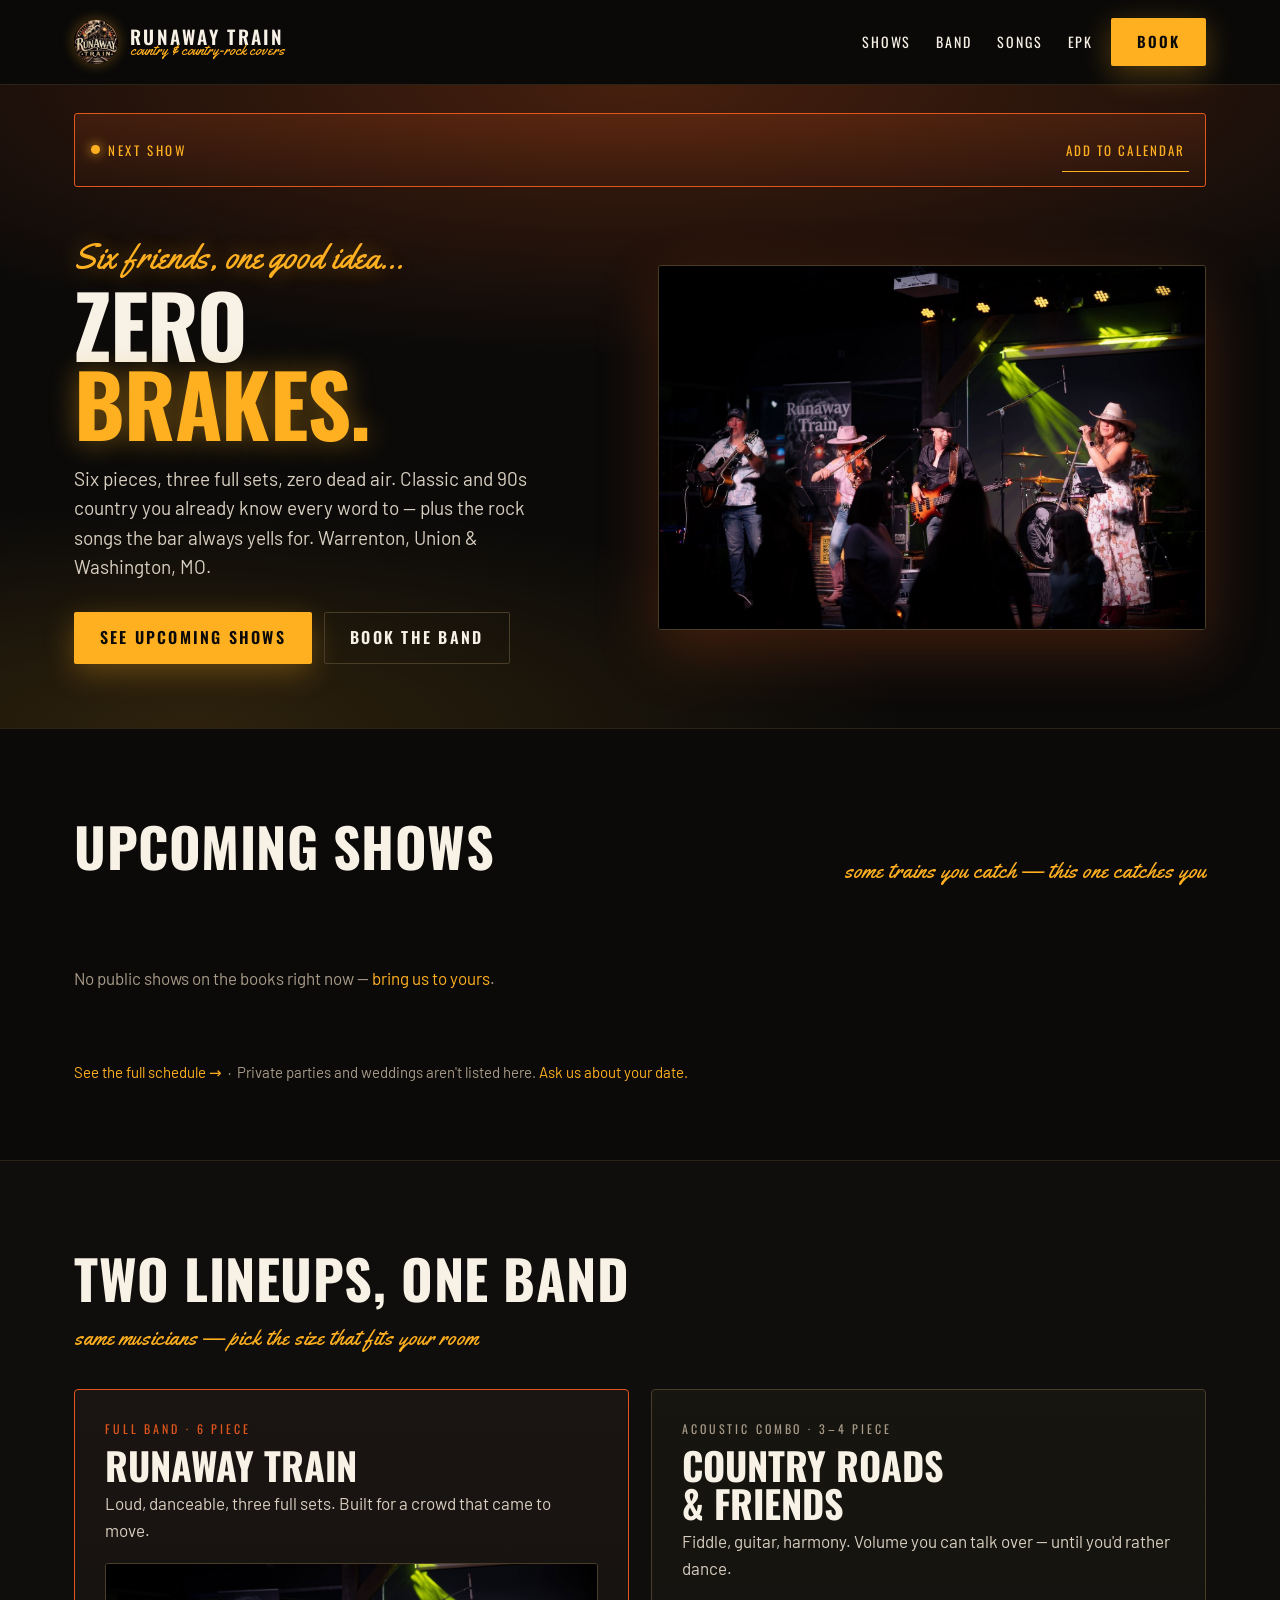
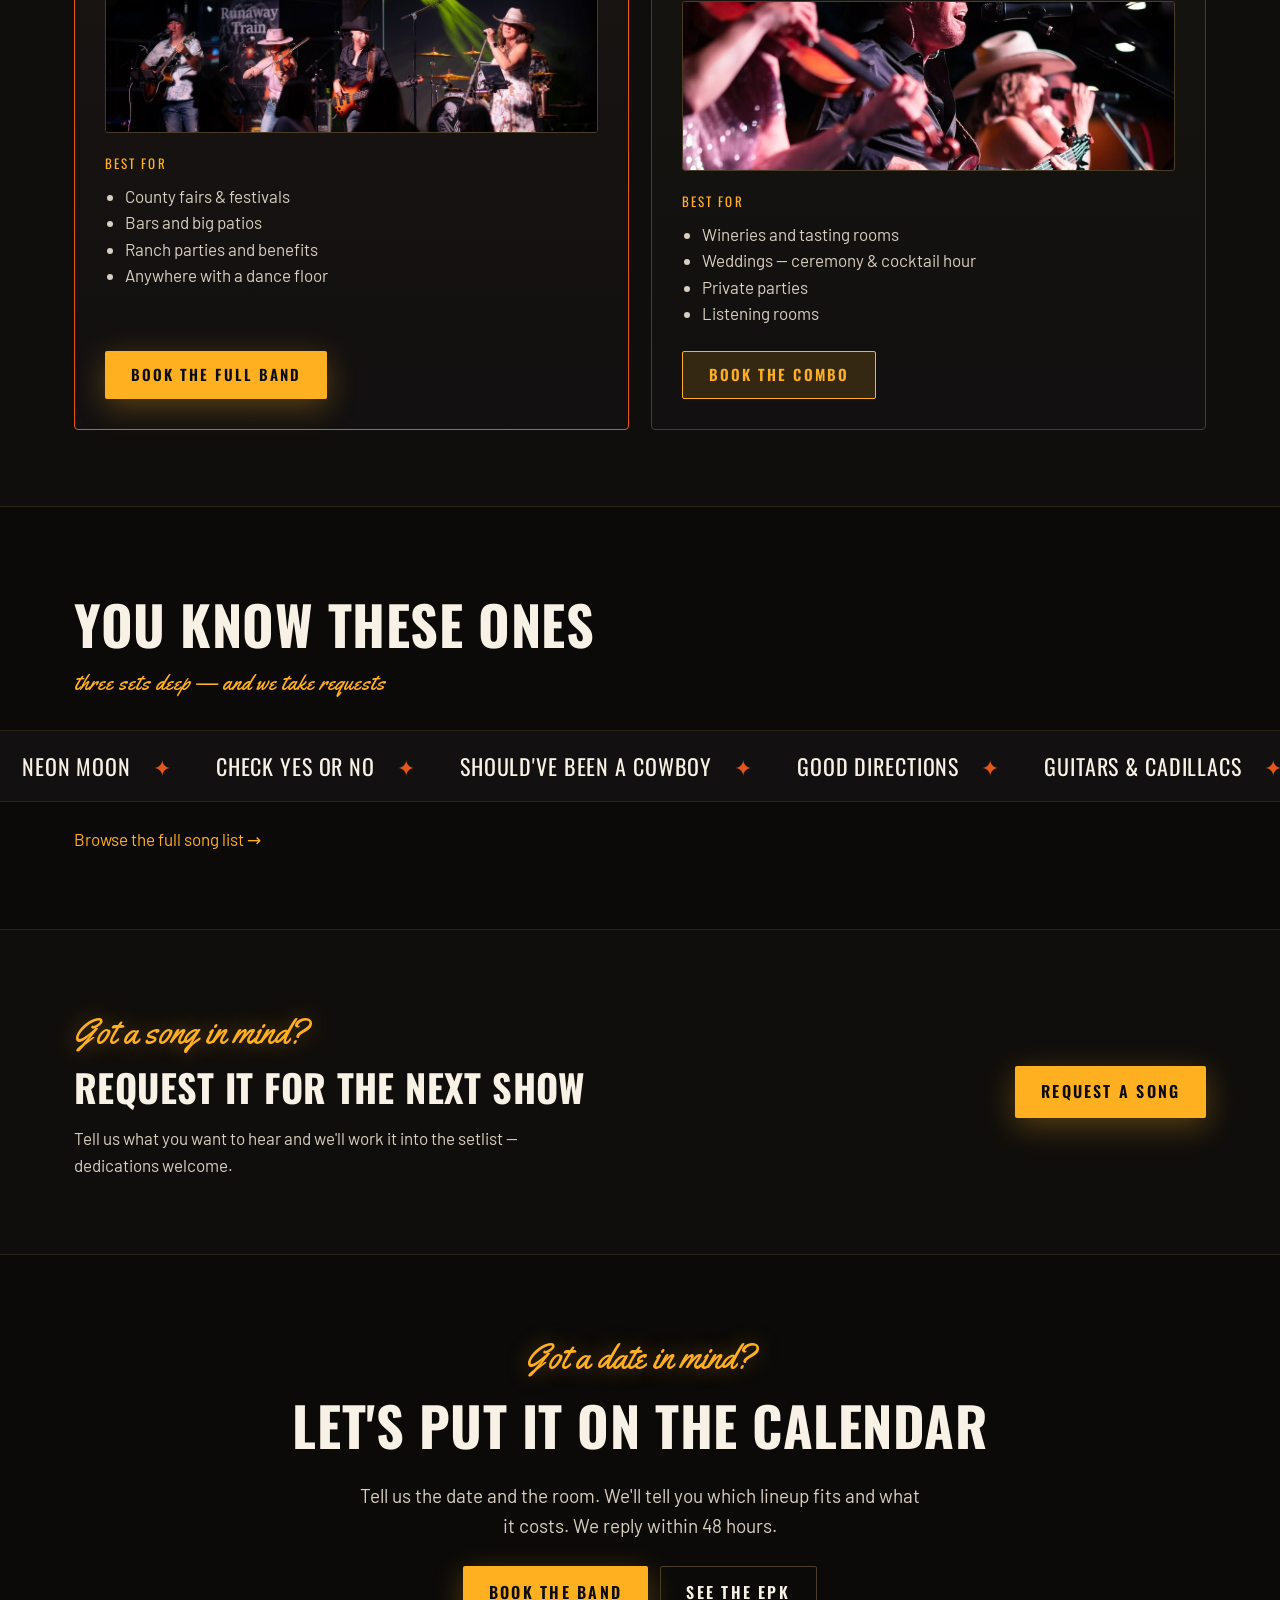
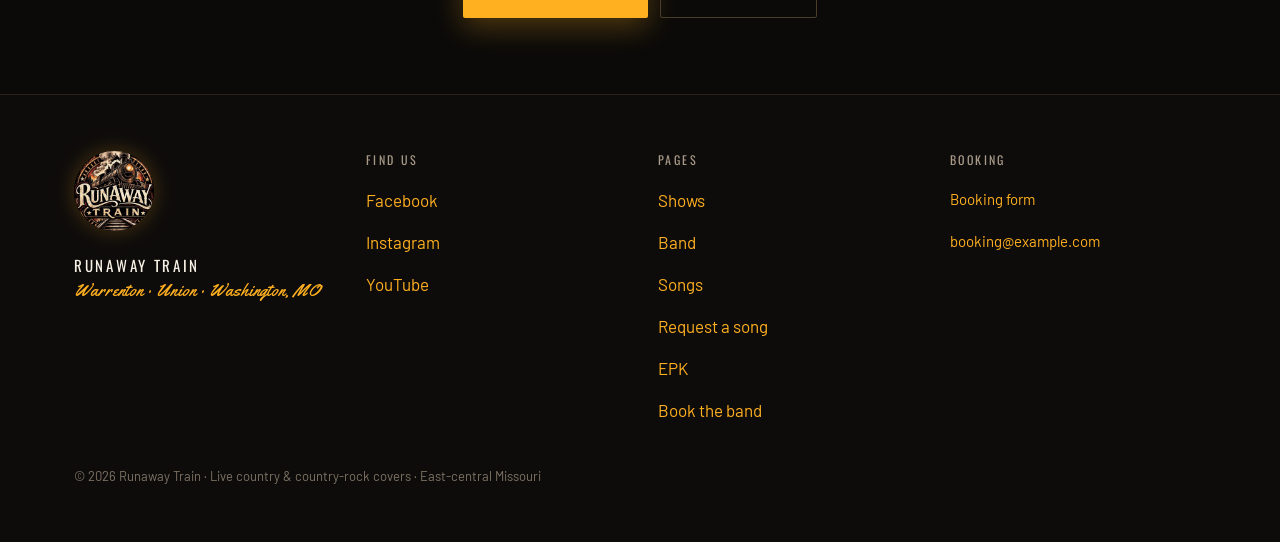
==== index.html @ ef0197a5 "Request QR page v=11, Jamie photo + Greg swap, new hero + OG share image" ====
<!DOCTYPE html>
<html lang="en">
<head>
<meta charset="utf-8">
<meta name="viewport" content="width=device-width, initial-scale=1">
<title>Runaway Train — Live Country Band | Warrenton, Union & Washington MO</title>
<meta name="description" content="Runaway Train is a 6-piece live country & country-rock cover band from east-central Missouri. See upcoming shows or book the band for your bar, festival, wedding, or private event.">
<link rel="canonical" href="https://runawaytrain.band/">
<meta property="og:type" content="website">
<meta property="og:site_name" content="Runaway Train">
<meta property="og:title" content="Runaway Train — Live Country Band | East-Central Missouri">
<meta property="og:description" content="Six pieces, three full sets, zero dead air. See upcoming shows or book the band for your venue or event.">
<meta property="og:url" content="https://runawaytrain.band/">
<meta property="og:image" content="https://runawaytrain.band/assets/img/og-image.jpg">
<meta name="twitter:card" content="summary_large_image">
<link rel="icon" href="/assets/img/photos/badge.jpg">
<link rel="apple-touch-icon" href="/assets/img/photos/badge.jpg">
<link rel="preload" href="/assets/fonts/oswald-latin-600-normal.woff2" as="font" type="font/woff2" crossorigin>
<link rel="stylesheet" href="/assets/css/fonts.css?v=11">
<link rel="stylesheet" href="/assets/css/site.css?v=11">
<script defer src="/assets/js/site.js?v=11"></script>
<script type="application/ld+json">
{
  "@context": "https://schema.org",
  "@type": "MusicGroup",
  "@id": "https://runawaytrain.band/#band",
  "name": "Runaway Train",
  "alternateName": "Country Roads and Friends",
  "url": "https://runawaytrain.band/",
  "image": "https://runawaytrain.band/assets/img/og-image.jpg",
  "logo": "https://runawaytrain.band/assets/img/photos/badge.jpg",
  "genre": ["Country", "Country Rock", "Classic Country", "90s Country"],
  "description": "Runaway Train is a 6-piece live country and country-rock cover band based in east-central Missouri (Warrenton, Union & Washington), also performing as the smaller acoustic lineup Country Roads and Friends. Available for bars, festivals, fairs, weddings, wineries, and private events.",
  "foundingLocation": { "@type": "Place", "name": "Warrenton, Missouri" },
  "areaServed": ["Warrenton MO", "Union MO", "Washington MO", "St. Louis MO", "St. Charles MO", "Eastern Missouri"],
  "member": [
    { "@type": "Person", "name": "Greg", "jobTitle": "Lead vocals, bass" },
    { "@type": "Person", "name": "Kim Bryant", "jobTitle": "Vocals, multi-instrumentalist, founder" },
    { "@type": "Person", "name": "Melissa Southwick", "jobTitle": "Fiddle, vocals" },
    { "@type": "Person", "name": "Jamie", "jobTitle": "Lead guitar" },
    { "@type": "Person", "name": "Mike Hatfield", "jobTitle": "Keyboards" },
    { "@type": "Person", "name": "Ron Krazer", "jobTitle": "Drums" }
  ],
  "potentialAction": { "@type": "ReserveAction", "target": "https://runawaytrain.band/book/" }
}
</script>
</head>
<body>
<a class="skip-link" href="#main">Skip to content</a>

<header class="site-header">
  <div class="wrap bar">
    <a class="brand" href="/">
      <img src="/assets/img/photos/badge.jpg" alt="Runaway Train logo" width="44" height="44">
      <span>
        <span class="name">Runaway Train</span><br>
        <span class="tag">country &amp; country-rock covers</span>
      </span>
    </a>
    <nav class="site-nav" aria-label="Main">
      <a href="/shows/">Shows</a>
      <a href="/band/">Band</a>
      <a href="/songs/">Songs</a>
      <a href="/epk/">EPK</a>
    </nav>
    <a class="btn btn-primary btn-book-header" href="/book/">Book</a>
    <button class="nav-toggle" aria-expanded="false" aria-controls="mobile-menu" aria-label="Menu">☰</button>
  </div>
  <nav class="mobile-menu" id="mobile-menu" aria-label="Mobile">
    <a href="/shows/">Shows</a>
    <a href="/band/">Band</a>
    <a href="/songs/">Songs</a>
    <a href="/epk/">EPK</a>
    <a href="/book/">Book the band</a>
  </nav>
</header>

<main id="main">

  <section class="hero">
    <div class="wrap">
      <div class="next-show" data-next-show hidden>
        <span class="label"><span class="dot"></span>Next show</span>
        <span class="what" data-next-what></span>
        <span class="when" data-next-when></span>
        <button class="cal" type="button" data-next-cal>Add to calendar</button>
      </div>

      <div class="hero-grid">
        <div>
          <p class="kicker kicker-glow">Six friends, one good idea...</p>
          <h1>Zero<br><span style="color:var(--amber); text-shadow:0 0 28px rgba(255,176,32,.45);">brakes.</span></h1>
          <p class="lead" style="margin:22px 0 0; max-width:44ch;">Six pieces, three full sets, zero dead air. Classic and 90s country you already know every word to — plus the rock songs the bar always yells for. Warrenton, Union &amp; Washington, MO.</p>
          <div style="display:flex; flex-wrap:wrap; gap:12px; margin-top:30px;">
            <a class="btn btn-primary btn-lg" href="/shows/">See upcoming shows</a>
            <a class="btn btn-ghost btn-lg" href="/book/">Book the band</a>
          </div>
        </div>
        <img class="hero-img" src="/assets/img/photos/hero-group.jpg" alt="Runaway Train on stage — guitar, fiddle, bass and vocals in front of the band banner with the crowd up close" width="1600" height="1064" fetchpriority="high">
      </div>
    </div>
  </section>

  <section class="section" aria-labelledby="shows-h">
    <div class="wrap">
      <div class="section-head">
        <h2 id="shows-h">Upcoming shows</h2>
        <p class="kicker">some trains you catch — this one catches you</p>
      </div>
      <div class="show-list" data-shows="3">
        <noscript><p class="show-empty">Enable JavaScript to see the live show list, or <a href="/shows/">see all shows</a>.</p></noscript>
      </div>
      <p style="margin:26px 0 0; color:var(--text-muted); font-size:15px;"><a href="/shows/">See the full schedule →</a> &nbsp;·&nbsp; Private parties and weddings aren't listed here. <a href="/book/">Ask us about your date.</a></p>
    </div>
  </section>

  <section class="section section-alt" aria-labelledby="lineups-h">
    <div class="wrap">
      <h2 id="lineups-h">Two lineups, one band</h2>
      <p class="kicker" style="margin-bottom:34px;">same musicians — pick the size that fits your room</p>
      <div class="lineup-grid">
        <article class="lineup-card featured">
          <div class="eyebrow">Full band · 6 piece</div>
          <h3>Runaway Train</h3>
          <p class="pitch">Loud, danceable, three full sets. Built for a crowd that came to move.</p>
          <img class="photo" src="/assets/img/photos/full-band.jpg" alt="Runaway Train full band performing on stage" loading="lazy" width="800" height="450">
          <div class="best-for">Best for</div>
          <ul>
            <li>County fairs &amp; festivals</li>
            <li>Bars and big patios</li>
            <li>Ranch parties and benefits</li>
            <li>Anywhere with a dance floor</li>
          </ul>
          <a class="btn btn-primary" href="/book/">Book the full band</a>
        </article>
        <article class="lineup-card quiet">
          <div class="eyebrow">Acoustic combo · 3–4 piece</div>
          <h3>Country Roads<br>&amp; Friends</h3>
          <p class="pitch">Fiddle, guitar, harmony. Volume you can talk over — until you'd rather dance.</p>
          <img class="photo" src="/assets/img/photos/fiddle-bass.webp" alt="Fiddle and bass players performing up close" loading="lazy" width="800" height="450" style="object-position:50% 25%;">
          <div class="best-for">Best for</div>
          <ul>
            <li>Wineries and tasting rooms</li>
            <li>Weddings — ceremony &amp; cocktail hour</li>
            <li>Private parties</li>
            <li>Listening rooms</li>
          </ul>
          <a class="btn btn-outline-amber" href="/book/">Book the combo</a>
        </article>
      </div>
    </div>
  </section>

  <section class="section" style="padding-left:0; padding-right:0;" aria-labelledby="songs-h">
    <div class="wrap" style="margin-bottom:30px;">
      <h2 id="songs-h">You know these ones</h2>
      <p class="kicker">three sets deep — and we take requests</p>
    </div>
    <div class="marquee-band" aria-hidden="true">
      <div class="marquee-track">
        <span>Neon Moon</span><span>Check Yes or No</span><span>Should've Been a Cowboy</span><span>Good Directions</span><span>Guitars &amp; Cadillacs</span><span>Luckenbach Texas</span><span>Take It Easy</span><span>Beer in Mexico</span><span>Rocky Top</span><span>Johnny B. Goode</span><span>Red Dirt Road</span><span>Fishin' in the Dark</span><span>Jolene</span><span>My Church</span><span>Pontoon</span>
        <span>Neon Moon</span><span>Check Yes or No</span><span>Should've Been a Cowboy</span><span>Good Directions</span><span>Guitars &amp; Cadillacs</span><span>Luckenbach Texas</span><span>Take It Easy</span><span>Beer in Mexico</span><span>Rocky Top</span><span>Johnny B. Goode</span><span>Red Dirt Road</span><span>Fishin' in the Dark</span><span>Jolene</span><span>My Church</span><span>Pontoon</span>
      </div>
    </div>
    <div class="wrap" style="margin-top:24px;">
      <a href="/songs/">Browse the full song list →</a>
    </div>
  </section>

  <section class="section section-alt request-strip" aria-labelledby="request-strip-h">
    <div class="wrap">
      <div>
        <p class="kicker kicker-glow">Got a song in mind?</p>
        <h2 id="request-strip-h" style="font-size:var(--fs-h3);">Request it for the next show</h2>
        <p style="margin:8px 0 0; color:var(--text-body); max-width:52ch;">Tell us what you want to hear and we'll work it into the setlist — dedications welcome.</p>
      </div>
      <a class="btn btn-primary btn-lg" href="/songs/#request">Request a song</a>
    </div>
  </section>

  <section class="section cta-strip" aria-labelledby="cta-h">
    <div class="wrap">
      <p class="kicker kicker-glow">Got a date in mind?</p>
      <h2 id="cta-h">Let's put it on the calendar</h2>
      <p class="lead" style="margin:14px auto 0;">Tell us the date and the room. We'll tell you which lineup fits and what it costs. We reply within 48 hours.</p>
      <div class="btns">
        <a class="btn btn-primary btn-lg" href="/book/">Book the band</a>
        <a class="btn btn-ghost btn-lg" href="/epk/">See the EPK</a>
      </div>
    </div>
  </section>

</main>

<footer class="site-footer">
  <div class="wrap footer-grid">
    <div>
      <img class="badge" src="/assets/img/photos/badge.jpg" alt="Runaway Train badge logo" width="80" height="80" loading="lazy">
      <div class="name">Runaway Train</div>
      <div class="where">Warrenton · Union · Washington, MO</div>
    </div>
    <div>
      <div class="col-title">Find us</div>
      <div class="links">
        <a href="#" data-todo="facebook-url">Facebook</a>
        <a href="#" data-todo="instagram-url">Instagram</a>
        <a href="#" data-todo="youtube-url">YouTube</a>
      </div>
    </div>
    <div>
      <div class="col-title">Pages</div>
      <div class="links">
        <a href="/shows/">Shows</a>
        <a href="/band/">Band</a>
        <a href="/songs/">Songs</a>
        <a href="/request/">Request a song</a>
        <a href="/epk/">EPK</a>
        <a href="/book/">Book the band</a>
      </div>
    </div>
    <div>
      <div class="col-title">Booking</div>
      <div class="links" style="color:var(--text-body); font-size:15px;">
        <a href="/book/">Booking form</a>
        <a href="mailto:booking@example.com" data-todo="booking-email">booking@example.com</a>
      </div>
    </div>
  </div>
  <div class="wrap legal">© <span id="y">2026</span> Runaway Train · Live country &amp; country-rock covers · East-central Missouri</div>
  <script>document.getElementById('y').textContent = new Date().getFullYear();</script>
</footer>

<div class="mobile-bar">
  <div style="min-width:0;">
    <div class="k">Next show</div>
    <div class="v"></div>
  </div>
  <button class="btn btn-primary btn-sm" type="button">Add to calendar</button>
</div>

</body>
</html>
---- assets/css/fonts.css ----
/* Self-hosted fonts (latin subsets, woff2) — no third-party requests. */
@font-face { font-family: 'Oswald'; font-style: normal; font-weight: 400; font-display: swap; src: url('/assets/fonts/oswald-latin-400-normal.woff2') format('woff2'); }
@font-face { font-family: 'Oswald'; font-style: normal; font-weight: 500; font-display: swap; src: url('/assets/fonts/oswald-latin-500-normal.woff2') format('woff2'); }
@font-face { font-family: 'Oswald'; font-style: normal; font-weight: 600; font-display: swap; src: url('/assets/fonts/oswald-latin-600-normal.woff2') format('woff2'); }
@font-face { font-family: 'Oswald'; font-style: normal; font-weight: 700; font-display: swap; src: url('/assets/fonts/oswald-latin-700-normal.woff2') format('woff2'); }
@font-face { font-family: 'Barlow'; font-style: normal; font-weight: 400; font-display: swap; src: url('/assets/fonts/barlow-latin-400-normal.woff2') format('woff2'); }
@font-face { font-family: 'Barlow'; font-style: italic; font-weight: 400; font-display: swap; src: url('/assets/fonts/barlow-latin-400-italic.woff2') format('woff2'); }
@font-face { font-family: 'Barlow'; font-style: normal; font-weight: 500; font-display: swap; src: url('/assets/fonts/barlow-latin-500-normal.woff2') format('woff2'); }
@font-face { font-family: 'Barlow'; font-style: normal; font-weight: 600; font-display: swap; src: url('/assets/fonts/barlow-latin-600-normal.woff2') format('woff2'); }
@font-face { font-family: 'Barlow'; font-style: normal; font-weight: 700; font-display: swap; src: url('/assets/fonts/barlow-latin-700-normal.woff2') format('woff2'); }
@font-face { font-family: 'Yellowtail'; font-style: normal; font-weight: 400; font-display: swap; src: url('/assets/fonts/yellowtail-latin-400-normal.woff2') format('woff2'); }
---- assets/css/site.css ----
/* ============================================================
   Runaway Train — Neon design system
   Fluid, mobile-first. Tokens from "Runaway Train v3 - Neon".
   ============================================================ */

:root {
  /* color */
  --bg: #0B0A09;
  --bg-2: #100E0C;
  --bg-3: #0E0C0B;
  --surface: #131110;
  --surface-2: #151211;
  --surface-hover: #181412;
  --field: #0E0C0B;
  --border: #2A2318;
  --border-warm: #4A3D28;
  --border-field: #3A3126;
  --text: #F7F1E6;
  --text-body: #D8CFC0;
  --text-muted: #A79A88;
  --text-dim: #7E7364;
  --amber: #FFB020;
  --amber-hi: #FFD37A;
  --ember: #E0561B;
  --amber-glow: rgba(255, 176, 32, .35);
  --ember-glow: rgba(224, 86, 27, .25);

  /* type */
  --f-display: 'Oswald', sans-serif;
  --f-body: 'Barlow', system-ui, sans-serif;
  --f-script: 'Yellowtail', cursive;

  /* fluid type scale */
  --fs-hero: clamp(2.875rem, 2rem + 6.5vw, 5.375rem);   /* 46 → 86 */
  --fs-h2: clamp(2rem, 1.4rem + 3.2vw, 3.375rem);       /* 32 → 54 */
  --fs-h3: clamp(1.75rem, 1.5rem + 1.2vw, 2.375rem);    /* 28 → 38 */
  --fs-script-lg: clamp(1.625rem, 1.3rem + 1.6vw, 2.125rem);
  --fs-script: clamp(1.25rem, 1.1rem + .6vw, 1.375rem);
  --fs-lead: clamp(1.0625rem, 1rem + .35vw, 1.1875rem); /* 17 → 19 */
  --fs-base: 1.0625rem;

  /* fluid space */
  --sp-section: clamp(3rem, 2rem + 5vw, 4.75rem);       /* 48 → 76 */
  --sp-gap: clamp(1.25rem, 1rem + 1.5vw, 2.5rem);
  --wrap: 1180px;
  --pad-x: clamp(1rem, .6rem + 2vw, 1.5rem);
  --radius: 3px;
}

/* ---- reset-ish ---- */
* { box-sizing: border-box; }
html { scroll-behavior: smooth; }
html, body { margin: 0; padding: 0; }
body {
  background: var(--bg);
  color: var(--text);
  font-family: var(--f-body);
  font-size: var(--fs-base);
  line-height: 1.55;
  overflow-x: hidden;
  -webkit-font-smoothing: antialiased;
}
img { max-width: 100%; height: auto; }
a { color: var(--amber); text-decoration: none; }
a:hover { color: var(--amber-hi); }
input, select, textarea, button { font-family: var(--f-body); }
:focus-visible { outline: 3px solid var(--amber); outline-offset: 2px; }

.wrap { max-width: var(--wrap); margin: 0 auto; padding-left: var(--pad-x); padding-right: var(--pad-x); }

/* skip link */
.skip-link {
  position: absolute; left: -999px; top: 0; z-index: 100;
  background: var(--amber); color: var(--bg); padding: 10px 18px;
  font-family: var(--f-display); text-transform: uppercase; letter-spacing: .1em; font-size: 14px;
}
.skip-link:focus { left: 0; color: var(--bg); }

/* ---- header ---- */
.site-header {
  position: sticky; top: 0; z-index: 50;
  background: rgba(11, 10, 9, .92);
  backdrop-filter: blur(10px);
  -webkit-backdrop-filter: blur(10px);
  border-bottom: 1px solid var(--border);
}
.site-header .bar {
  display: flex; align-items: center; gap: 16px;
  padding-top: 18px; padding-bottom: 18px;
  transition: padding .2s ease;
}
.site-header.scrolled .bar { padding-top: 10px; padding-bottom: 10px; }
.brand { display: flex; align-items: center; gap: 12px; min-width: 0; color: var(--text); }
.brand:hover { color: var(--text); }
.brand img {
  width: 44px; height: 44px; flex: 0 0 auto; border-radius: 50%;
  object-fit: cover; box-shadow: 0 0 14px var(--amber-glow);
}
.brand br { display: none; }
.brand .name {
  display: block; font-family: var(--f-display); font-weight: 600; font-size: 19px; line-height: 1;
  letter-spacing: .12em; text-transform: uppercase; white-space: nowrap;
}
.brand .tag {
  display: block; margin-top: -3px; font-family: var(--f-script); font-size: 15px; line-height: 1;
  color: var(--amber); white-space: nowrap;
}
.site-nav {
  display: flex; margin-left: auto; gap: clamp(14px, 1vw + 8px, 26px);
  font-family: var(--f-display); font-size: 14px; letter-spacing: .14em; text-transform: uppercase;
}
.site-nav a { color: var(--text); padding: 6px 2px; }
.site-nav a:hover, .site-nav a[aria-current="page"] { color: var(--amber); }
.site-nav a[aria-current="page"] { border-bottom: 2px solid var(--amber); }
.btn-book-header { margin-left: auto; }
.site-nav + .btn-book-header { margin-left: 0; }

/* mobile nav */
.nav-toggle {
  display: none; margin-left: auto; background: none; border: 1px solid var(--border-warm);
  color: var(--text); min-height: 44px; min-width: 44px; border-radius: var(--radius);
  font-size: 20px; cursor: pointer; align-items: center; justify-content: center;
}
.mobile-menu {
  display: none; border-top: 1px solid var(--border); background: var(--bg-3);
}
.mobile-menu.open { display: block; }
.mobile-menu a {
  display: block; padding: 16px var(--pad-x); color: var(--text);
  font-family: var(--f-display); font-size: 16px; letter-spacing: .14em; text-transform: uppercase;
  border-bottom: 1px solid var(--border);
}
.mobile-menu a[aria-current="page"] { color: var(--amber); }

@media (max-width: 900px) {
  .site-nav, .btn-book-header { display: none; }
  .nav-toggle { display: inline-flex; }
}

/* ---- buttons ---- */
.btn {
  display: inline-flex; align-items: center; justify-content: center;
  min-height: 48px; padding: 0 clamp(18px, 2vw, 30px);
  font-family: var(--f-display); font-size: 15px; letter-spacing: .14em;
  text-transform: uppercase; font-weight: 600; border-radius: 2px;
  border: 0; cursor: pointer; text-align: center;
}
.btn-primary {
  background: var(--amber); color: var(--bg);
  box-shadow: 0 8px 30px rgba(255, 176, 32, .3);
}
.btn-primary:hover { background: var(--amber-hi); color: var(--bg); }
.btn-ghost { background: transparent; border: 1px solid var(--border-warm); color: var(--text); }
.btn-ghost:hover { border-color: var(--amber); color: var(--amber); }
.btn-outline-amber { background: rgba(255, 176, 32, .14); border: 1px solid var(--amber); color: var(--amber); }
.btn-outline-amber:hover { background: var(--amber); color: var(--bg); }
.btn-sm { min-height: 44px; padding: 0 16px; font-size: 13px; font-weight: 500; }
.btn-lg { min-height: 52px; font-size: 16px; }

/* ---- section scaffolding ---- */
.section { padding-top: var(--sp-section); padding-bottom: var(--sp-section); border-bottom: 1px solid var(--border); }
.section-alt { background: var(--bg-2); }
.kicker { font-family: var(--f-script); color: var(--amber); font-size: var(--fs-script); margin: 0; }
.kicker-glow { font-size: var(--fs-script-lg); text-shadow: 0 0 22px rgba(255, 176, 32, .4); }
h1, h2, h3 { font-family: var(--f-display); text-transform: uppercase; margin: 0; }
h1 { font-weight: 700; font-size: var(--fs-hero); line-height: .92; letter-spacing: -.01em; text-wrap: balance; }
h2 { font-weight: 700; font-size: var(--fs-h2); letter-spacing: .01em; }
h3 { font-weight: 700; font-size: var(--fs-h3); line-height: 1; }
.section-head { display: flex; align-items: flex-end; justify-content: space-between; gap: 20px; flex-wrap: wrap; margin-bottom: clamp(22px, 3vw, 34px); }
.lead { font-size: var(--fs-lead); color: var(--text-body); max-width: 52ch; }

/* ---- hero ---- */
.hero { position: relative; border-bottom: 1px solid var(--border); }
.hero::before {
  content: ""; position: absolute; inset: 0; pointer-events: none;
  background:
    radial-gradient(120% 70% at 50% 0%, rgba(224, 86, 27, .28) 0%, rgba(11, 10, 9, 0) 60%),
    radial-gradient(80% 50% at 15% 100%, rgba(255, 176, 32, .14) 0%, rgba(11, 10, 9, 0) 70%);
}
.hero .wrap { position: relative; padding-top: 28px; padding-bottom: clamp(40px, 6vw, 64px); }
.hero-grid {
  display: grid; grid-template-columns: repeat(auto-fit, minmax(min(320px, 100%), 1fr));
  gap: var(--sp-gap); align-items: center; margin-top: clamp(28px, 4vw, 44px);
}
.hero-img {
  width: 100%; display: block; border: 1px solid var(--border-warm);
  border-radius: var(--radius); box-shadow: 0 20px 60px var(--ember-glow);
}

/* next-show banner */
.next-show {
  display: flex; align-items: center; gap: 14px; flex-wrap: wrap;
  padding: 14px 16px; border: 1px solid var(--ember); border-radius: var(--radius);
  background: linear-gradient(180deg, rgba(224, 86, 27, .16), rgba(224, 86, 27, .04));
}
.next-show .label {
  display: inline-flex; align-items: center; gap: 8px;
  font-family: var(--f-display); font-size: 13px; letter-spacing: .2em;
  text-transform: uppercase; color: var(--amber);
}
.next-show .dot {
  width: 9px; height: 9px; border-radius: 50%; background: var(--amber);
  box-shadow: 0 0 12px var(--amber); animation: glow 2.2s ease-in-out infinite;
}
.next-show .what {
  font-family: var(--f-display); font-size: clamp(16px, 1.2vw + 12px, 20px);
  letter-spacing: .03em; text-transform: uppercase; line-height: 1.2;
}
.next-show .when { font-size: 15px; color: var(--text-muted); }
.next-show .cal {
  margin-left: auto; min-height: 44px; display: inline-flex; align-items: center;
  padding: 0 4px; background: none; border: 0; border-bottom: 1px solid var(--amber);
  color: var(--amber); font-family: var(--f-display); font-size: 13px;
  letter-spacing: .16em; text-transform: uppercase; cursor: pointer;
}
.next-show .cal:hover { color: var(--amber-hi); }

/* ---- show cards ---- */
.show-list { display: flex; flex-direction: column; gap: 14px; }
.show-card {
  display: grid; grid-template-columns: minmax(96px, 120px) 1fr;
  gap: 16px 22px; align-items: center; padding: 20px;
  background: var(--surface); border: 1px solid var(--border); border-radius: var(--radius);
}
.show-card:hover { border-color: var(--amber); background: var(--surface-hover); }
.show-date { grid-row: 1 / span 2; align-self: center; text-align: center; border-right: 1px solid var(--border); padding-right: 14px; }
.show-card .show-actions { grid-column: 2; }
.show-date .dow { font-family: var(--f-display); font-size: 13px; letter-spacing: .18em; text-transform: uppercase; color: var(--ember); }
.show-date .day { font-family: var(--f-display); font-weight: 700; font-size: 40px; line-height: 1; }
.show-date .mon { font-family: var(--f-display); font-size: 13px; letter-spacing: .18em; text-transform: uppercase; color: var(--text-muted); }
.show-info { min-width: 0; }
.show-info .venue { font-family: var(--f-display); font-size: clamp(19px, 1vw + 14px, 24px); text-transform: uppercase; letter-spacing: .02em; }
.show-info .meta { color: var(--text-muted); font-size: 16px; }
.show-info .lineup { font-size: 14px; color: var(--text-dim); margin-top: 2px; }
.show-actions { display: flex; flex-wrap: wrap; gap: 10px; justify-content: flex-start; }
.show-note {
  margin-top: 8px; max-width: 68ch; font-size: 14px; color: var(--text-body);
  border-left: 2px solid var(--amber); padding-left: 10px;
}
@media (max-width: 660px) {
  .show-card { grid-template-columns: 1fr; gap: 14px; align-items: stretch; }
  .show-date { grid-row: auto; text-align: left; border-right: 0; padding-right: 0; display: flex; align-items: baseline; gap: 10px; }
  .show-date .day { font-size: 34px; }
  .show-actions { grid-column: auto; }
}
.show-empty { color: var(--text-muted); padding: 26px 0; }

/* ---- lineup cards ---- */
.lineup-grid { display: grid; grid-template-columns: repeat(auto-fit, minmax(min(320px, 100%), 1fr)); gap: 22px; }
.lineup-card { padding: clamp(22px, 3vw, 30px); border-radius: 4px; display: flex; flex-direction: column; }
.lineup-card.featured { background: linear-gradient(180deg, #1A1512, #121010); border: 1px solid var(--ember); }
.lineup-card.quiet { background: linear-gradient(180deg, #16150F, #121010); border: 1px solid var(--border-warm); }
.lineup-card .eyebrow { font-family: var(--f-display); font-size: 12px; letter-spacing: .24em; text-transform: uppercase; }
.lineup-card.featured .eyebrow { color: var(--ember); }
.lineup-card.quiet .eyebrow { color: var(--text-muted); }
.lineup-card h3 { margin: 8px 0 6px; }
.lineup-card .pitch { margin: 0 0 20px; color: var(--text-body); }
.lineup-card .photo {
  width: 100%; height: 170px; object-fit: cover; display: block;
  border: 1px solid var(--border-warm); border-radius: var(--radius); margin-bottom: 20px;
}
.lineup-card .best-for { font-family: var(--f-display); font-size: 13px; letter-spacing: .16em; text-transform: uppercase; color: var(--amber); margin-bottom: 10px; }
.lineup-card ul { margin: 0 0 24px; padding-left: 20px; color: var(--text-body); }
.lineup-card .btn { margin-top: auto; align-self: flex-start; }

/* ---- band member feature rows (alternating) ---- */
.member-rows { display: grid; gap: clamp(32px, 4vw, 56px); }
.member-row {
  display: grid; grid-template-columns: minmax(240px, 360px) 1fr;
  gap: clamp(22px, 3vw, 48px); align-items: start;
  padding-bottom: clamp(32px, 4vw, 56px); border-bottom: 1px solid var(--border);
}
.member-row:last-child { border-bottom: 0; padding-bottom: 0; }
.member-row.flip { grid-template-columns: 1fr minmax(240px, 360px); }
.member-row.flip .member-photo { order: 2; }
.member-photo {
  width: 100%; aspect-ratio: 4 / 5; object-fit: cover; display: block;
  border: 1px solid var(--border-warm); border-radius: var(--radius);
  box-shadow: 0 16px 48px rgba(0, 0, 0, .45);
}
.member-photo.placeholder { object-fit: contain; padding: 18%; background: var(--surface); box-sizing: border-box; }
.member-info .name { margin: 0; font-size: clamp(1.625rem, 1.3rem + 1.6vw, 2.375rem); line-height: 1.05; }
.member-info .role {
  font-family: var(--f-display); font-size: 13px; letter-spacing: .2em;
  text-transform: uppercase; color: var(--ember); margin: 6px 0 4px;
}
.member-info .hook { font-family: var(--f-script); color: var(--amber); font-size: 19px; margin: 0 0 14px; }
.member-info p { margin: 0 0 12px; font-size: 16px; color: var(--text-body); max-width: 68ch; }
.member-info p:last-child { margin-bottom: 0; }
@media (max-width: 760px) {
  .member-row, .member-row.flip { grid-template-columns: 1fr; }
  .member-row.flip .member-photo { order: 0; }
  .member-photo { max-width: 420px; }
}

/* ---- marquee ---- */
.marquee-band { overflow: hidden; padding: 8px 0; border-top: 1px solid var(--border); border-bottom: 1px solid var(--border); background: #121010; }
.marquee-track { display: flex; width: max-content; animation: marquee 42s linear infinite; will-change: transform; }
.marquee-band:hover .marquee-track { animation-play-state: paused; }
.marquee-track span {
  display: inline-flex; align-items: center; flex: 0 0 auto; padding: 10px 22px;
  font-family: var(--f-display); font-size: clamp(17px, 1vw + 13px, 22px);
  text-transform: uppercase; letter-spacing: .04em; white-space: nowrap;
}
.marquee-track span::after { content: "✦"; color: var(--ember); margin-left: 22px; }

/* song chips (songs page) */
.song-set { margin-bottom: clamp(24px, 3vw, 40px); }
.song-chips { display: flex; flex-wrap: wrap; gap: 10px; margin-top: 14px; }
.song-chips li {
  list-style: none; padding: 10px 16px; background: var(--surface); border: 1px solid var(--border);
  border-radius: 2px; font-family: var(--f-display); font-size: 15px; letter-spacing: .05em; text-transform: uppercase;
}
.song-chips { padding-left: 0; margin-left: 0; }
.song-chips li:hover { border-color: var(--amber); }

/* ---- forms ---- */
.form-card {
  display: grid; gap: 16px; padding: clamp(20px, 3vw, 28px);
  background: var(--surface-2); border: 1px solid var(--border); border-radius: 4px;
}
.form-row { display: grid; grid-template-columns: repeat(auto-fit, minmax(min(160px, 100%), 1fr)); gap: 16px; }
.form-card label {
  display: grid; grid-template-columns: minmax(0, 1fr); gap: 7px;
  font-family: var(--f-display); font-size: 12px; letter-spacing: .16em;
  text-transform: uppercase; color: var(--text-muted);
}
.form-card input, .form-card select, .form-card textarea {
  min-height: 48px; padding: 0 14px; background: var(--field);
  border: 1px solid var(--border-field); color: var(--text);
  border-radius: 2px; font-size: 16px; letter-spacing: 0; text-transform: none;
  width: 100%; min-width: 0;
}
.form-card textarea { padding: 12px 14px; resize: vertical; min-height: 110px; }
.form-note { font-size: 14px; color: var(--text-dim); }

/* ---- FAQ ---- */
.faq-list { display: grid; gap: 12px; max-width: 820px; }
.faq-list details { background: var(--surface); border: 1px solid var(--border); border-radius: var(--radius); }
.faq-list details[open] { border-color: var(--border-warm); }
.faq-list summary {
  cursor: pointer; padding: 18px 20px; font-family: var(--f-display);
  font-size: 17px; letter-spacing: .04em; text-transform: uppercase; list-style: none;
  display: flex; justify-content: space-between; align-items: center; gap: 12px;
}
.faq-list summary::-webkit-details-marker { display: none; }
.faq-list summary::after { content: "+"; color: var(--amber); font-size: 22px; flex: 0 0 auto; }
.faq-list details[open] summary::after { content: "–"; }
.faq-list .a { padding: 0 20px 18px; color: var(--text-body); }
.faq-list .a p { margin: 0 0 10px; }

/* ---- EPK ---- */
.fact-grid { display: grid; grid-template-columns: repeat(auto-fit, minmax(min(220px, 100%), 1fr)); gap: 16px; }
.fact { padding: 18px 20px; background: var(--surface); border: 1px solid var(--border); border-radius: var(--radius); }
.fact .k { font-family: var(--f-display); font-size: 12px; letter-spacing: .2em; text-transform: uppercase; color: var(--text-muted); margin-bottom: 6px; }
.fact .v { font-size: 17px; color: var(--text); }
.photo-grid { display: grid; grid-template-columns: repeat(auto-fill, minmax(min(240px, 100%), 1fr)); gap: 14px; }
.photo-grid img { width: 100%; aspect-ratio: 4 / 3; object-fit: cover; border: 1px solid var(--border-warm); border-radius: var(--radius); display: block; }

/* ---- request strip (home teaser) ---- */
.request-strip .wrap {
  display: flex; align-items: center; justify-content: space-between;
  gap: clamp(18px, 3vw, 40px); flex-wrap: wrap;
}
.request-strip .btn { flex: 0 0 auto; }

/* ---- CTA strip ---- */
.cta-strip { text-align: center; }
.cta-strip .btns { display: flex; gap: 12px; justify-content: center; flex-wrap: wrap; margin-top: 26px; }

/* ---- footer ---- */
.site-footer { padding: 56px 0 120px; background: var(--bg-3); }
.footer-grid { display: grid; grid-template-columns: repeat(auto-fit, minmax(min(240px, 100%), 1fr)); gap: 36px; }
.site-footer .badge { width: 80px; height: 80px; border-radius: 50%; object-fit: cover; margin-bottom: 16px; box-shadow: 0 0 20px rgba(255, 176, 32, .25); }
.site-footer .name { font-family: var(--f-display); font-size: 15px; letter-spacing: .18em; text-transform: uppercase; }
.site-footer .where { font-family: var(--f-script); color: var(--amber); font-size: 18px; }
.site-footer .col-title { font-family: var(--f-display); font-size: 12px; letter-spacing: .2em; text-transform: uppercase; color: var(--text-muted); margin-bottom: 14px; }
.site-footer .links { display: flex; flex-direction: column; gap: 10px; }
.site-footer .links a { min-height: 32px; display: flex; align-items: center; }
.newsletter { display: flex; gap: 10px; flex-wrap: wrap; }
.newsletter input {
  flex: 1; min-width: 150px; min-height: 46px; padding: 0 14px;
  background: var(--bg); border: 1px solid var(--border-field); color: var(--text);
  border-radius: 2px; font-size: 16px;
}
.legal { margin-top: 40px; font-size: 13px; color: var(--text-dim); }
@media (min-width: 901px) { .site-footer { padding-bottom: 56px; } }

/* ---- mobile sticky next-show bar ---- */
.mobile-bar {
  position: fixed; left: 0; right: 0; bottom: 0; z-index: 60;
  display: none; align-items: center; gap: 14px; padding: 12px 16px;
  background: rgba(14, 12, 11, .96); border-top: 1px solid var(--border);
  backdrop-filter: blur(10px); -webkit-backdrop-filter: blur(10px);
}
.mobile-bar .k { font-family: var(--f-display); font-size: 11px; letter-spacing: .2em; text-transform: uppercase; color: var(--ember); }
.mobile-bar .v { font-family: var(--f-display); font-size: 16px; text-transform: uppercase; white-space: nowrap; overflow: hidden; text-overflow: ellipsis; }
.mobile-bar .btn { margin-left: auto; flex: 0 0 auto; }
@media (max-width: 900px) { .mobile-bar.has-show { display: flex; } }

/* ---- add-to-calendar menu ---- */
.cal-wrap { position: relative; display: inline-flex; }
.cal-pop {
  position: absolute; right: 0; top: calc(100% + 8px); z-index: 70;
  min-width: 220px; background: var(--surface-2); border: 1px solid var(--border-warm);
  border-radius: var(--radius); box-shadow: 0 12px 40px rgba(0, 0, 0, .55);
  display: flex; flex-direction: column; overflow: hidden;
}
.cal-pop[hidden] { display: none; }
.cal-wrap.up .cal-pop { top: auto; bottom: calc(100% + 8px); }
.cal-pop a, .cal-pop button {
  text-align: left; padding: 0 16px; min-height: 46px; display: flex; align-items: center;
  background: none; border: 0; border-bottom: 1px solid var(--border); cursor: pointer;
  color: var(--text); font-family: var(--f-display); font-size: 13px;
  letter-spacing: .12em; text-transform: uppercase;
}
.cal-pop a:last-child, .cal-pop button:last-child { border-bottom: 0; }
.cal-pop a:hover, .cal-pop button:hover { color: var(--amber); background: var(--surface-hover); }

/* ---- animation ---- */
@keyframes marquee { from { transform: translateX(0); } to { transform: translateX(-50%); } }
@keyframes glow { 0%, 100% { opacity: .55; } 50% { opacity: 1; } }
@media (prefers-reduced-motion: reduce) {
  html { scroll-behavior: auto; }
  .marquee-track { animation: none; flex-wrap: wrap; width: auto; }
  .next-show .dot { animation: none; }
}
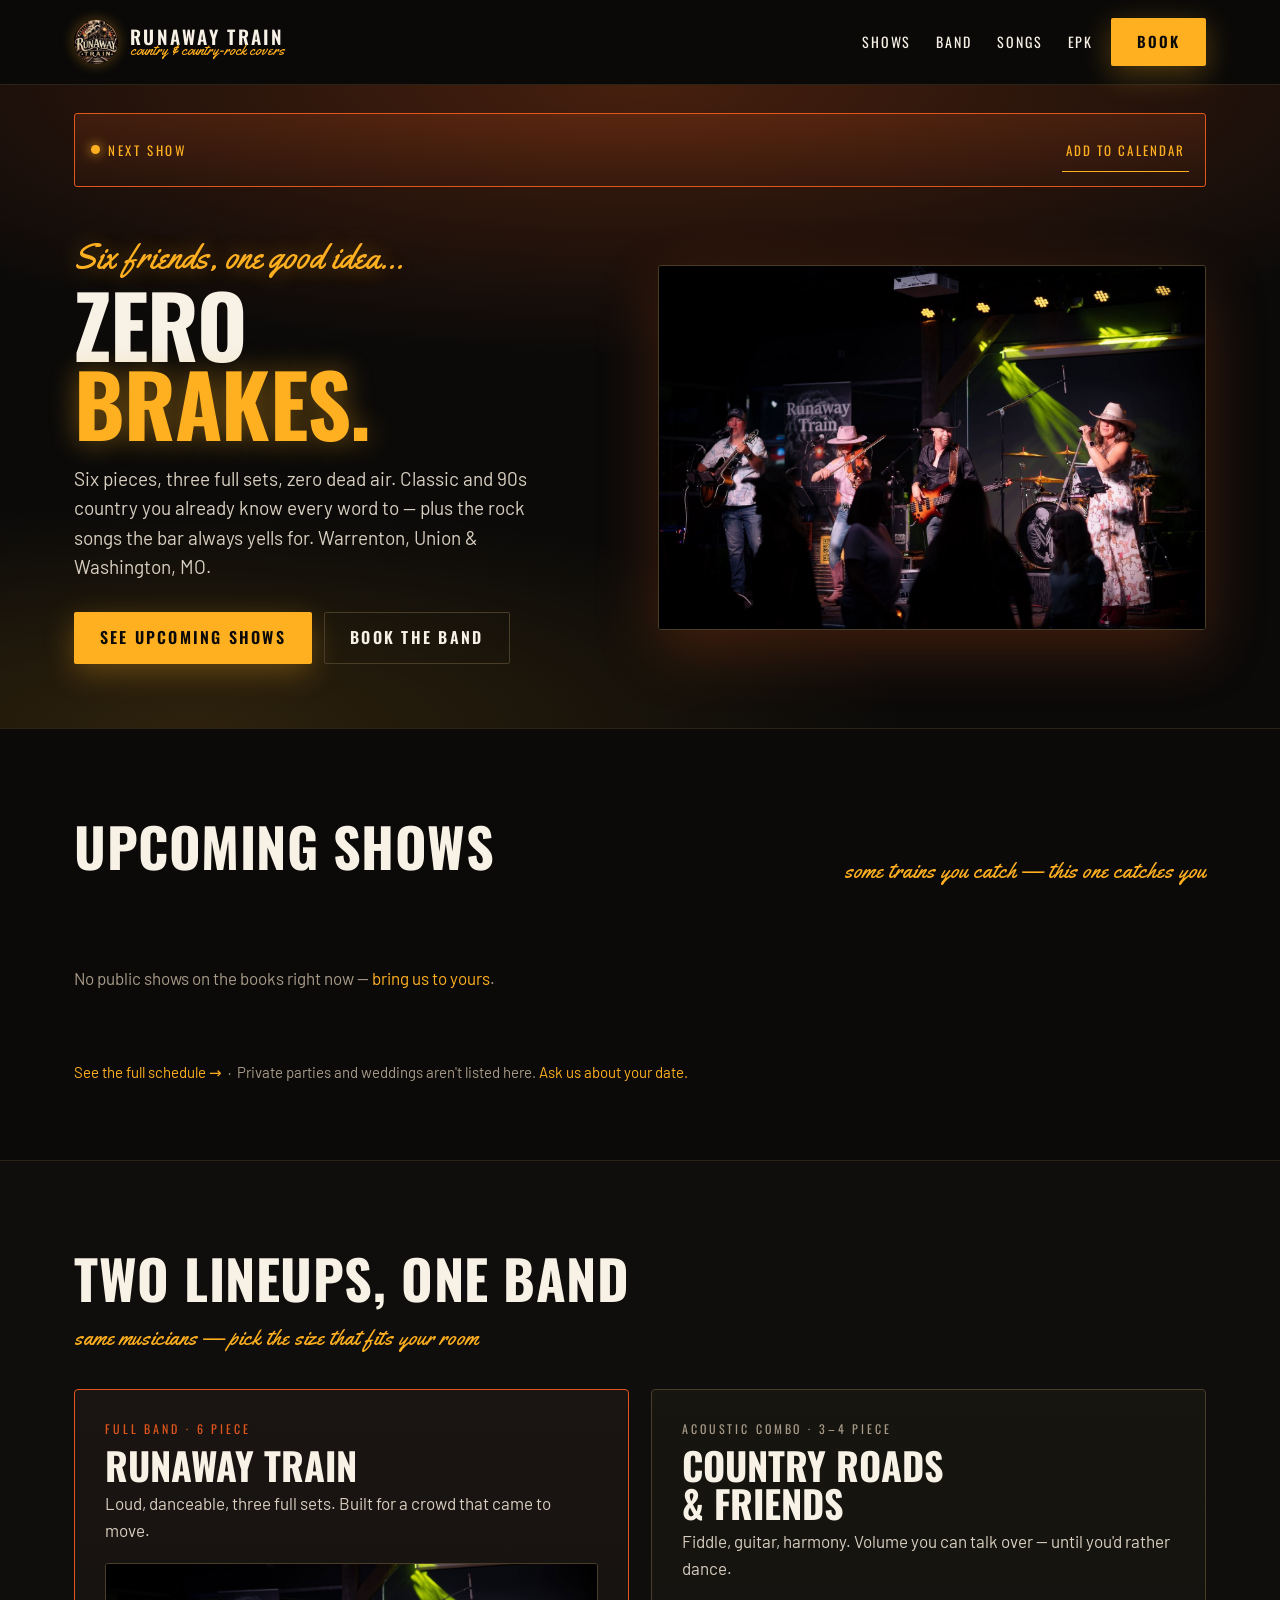
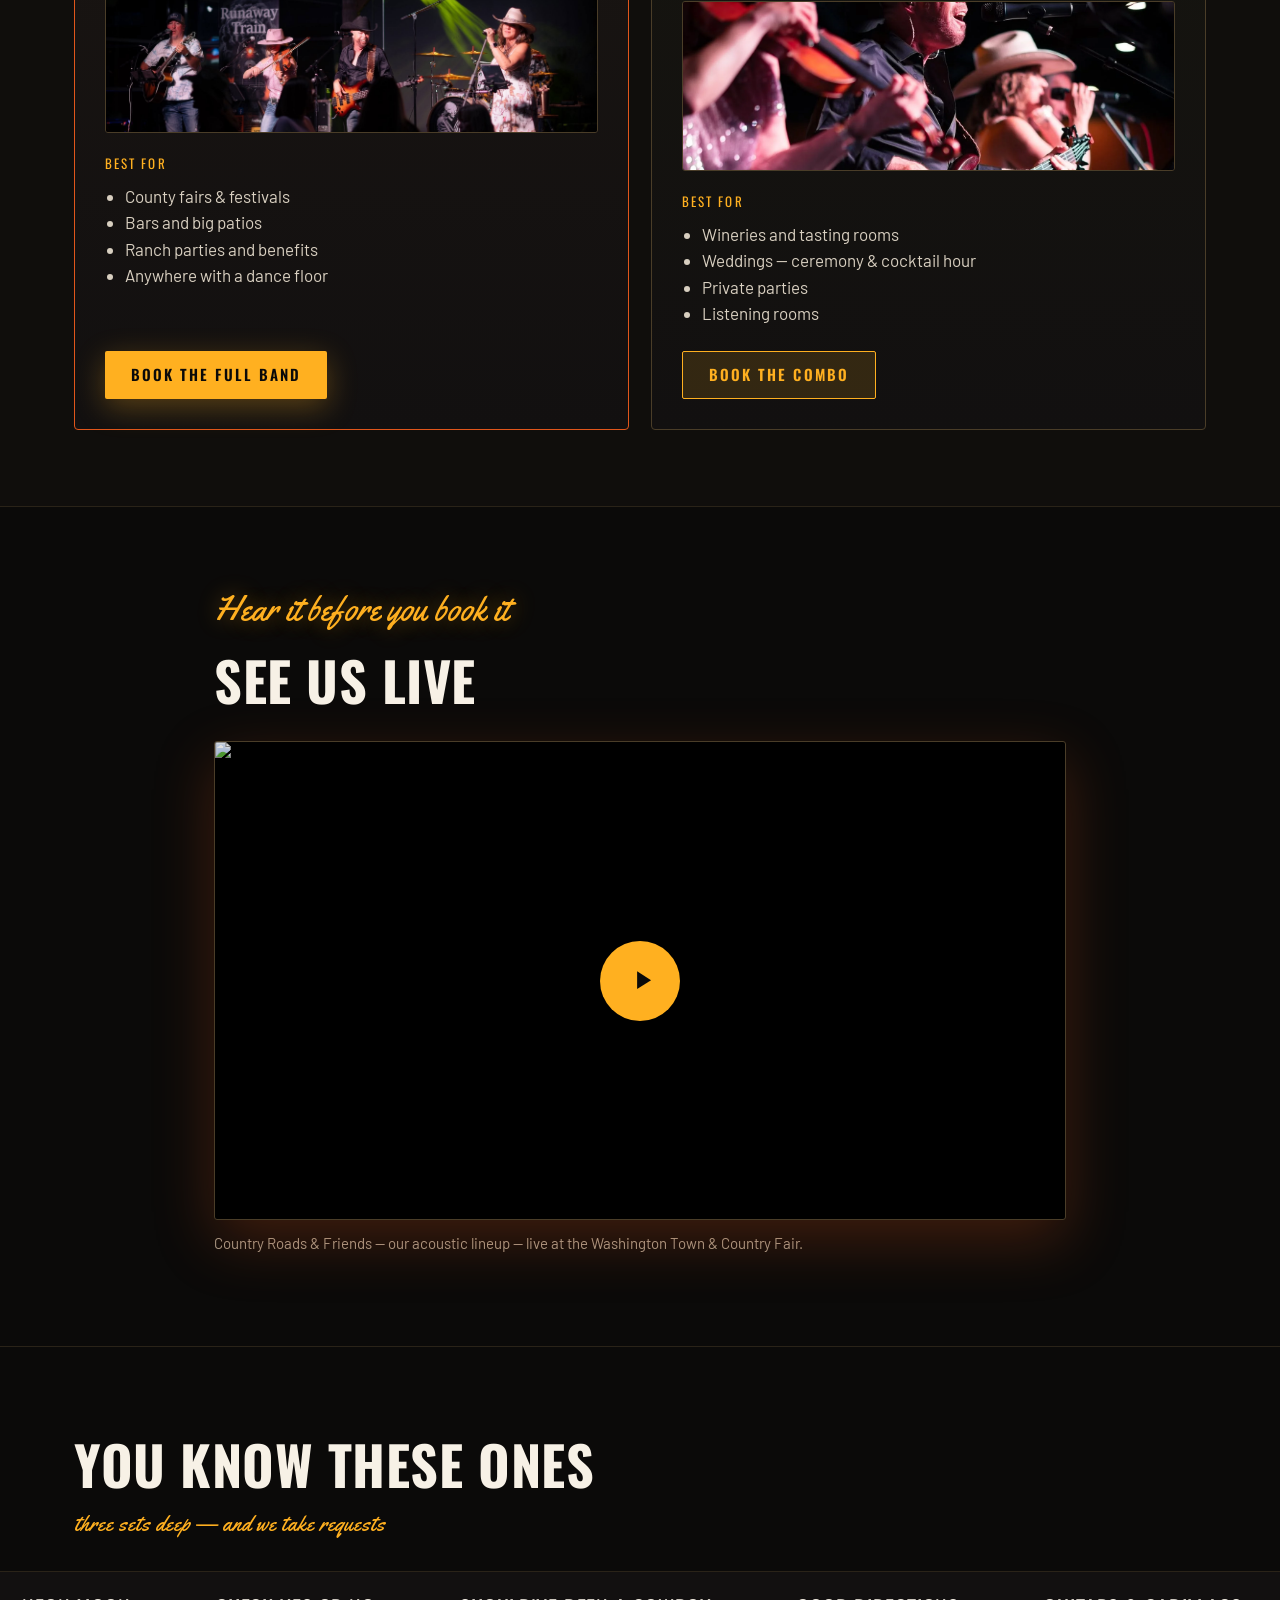
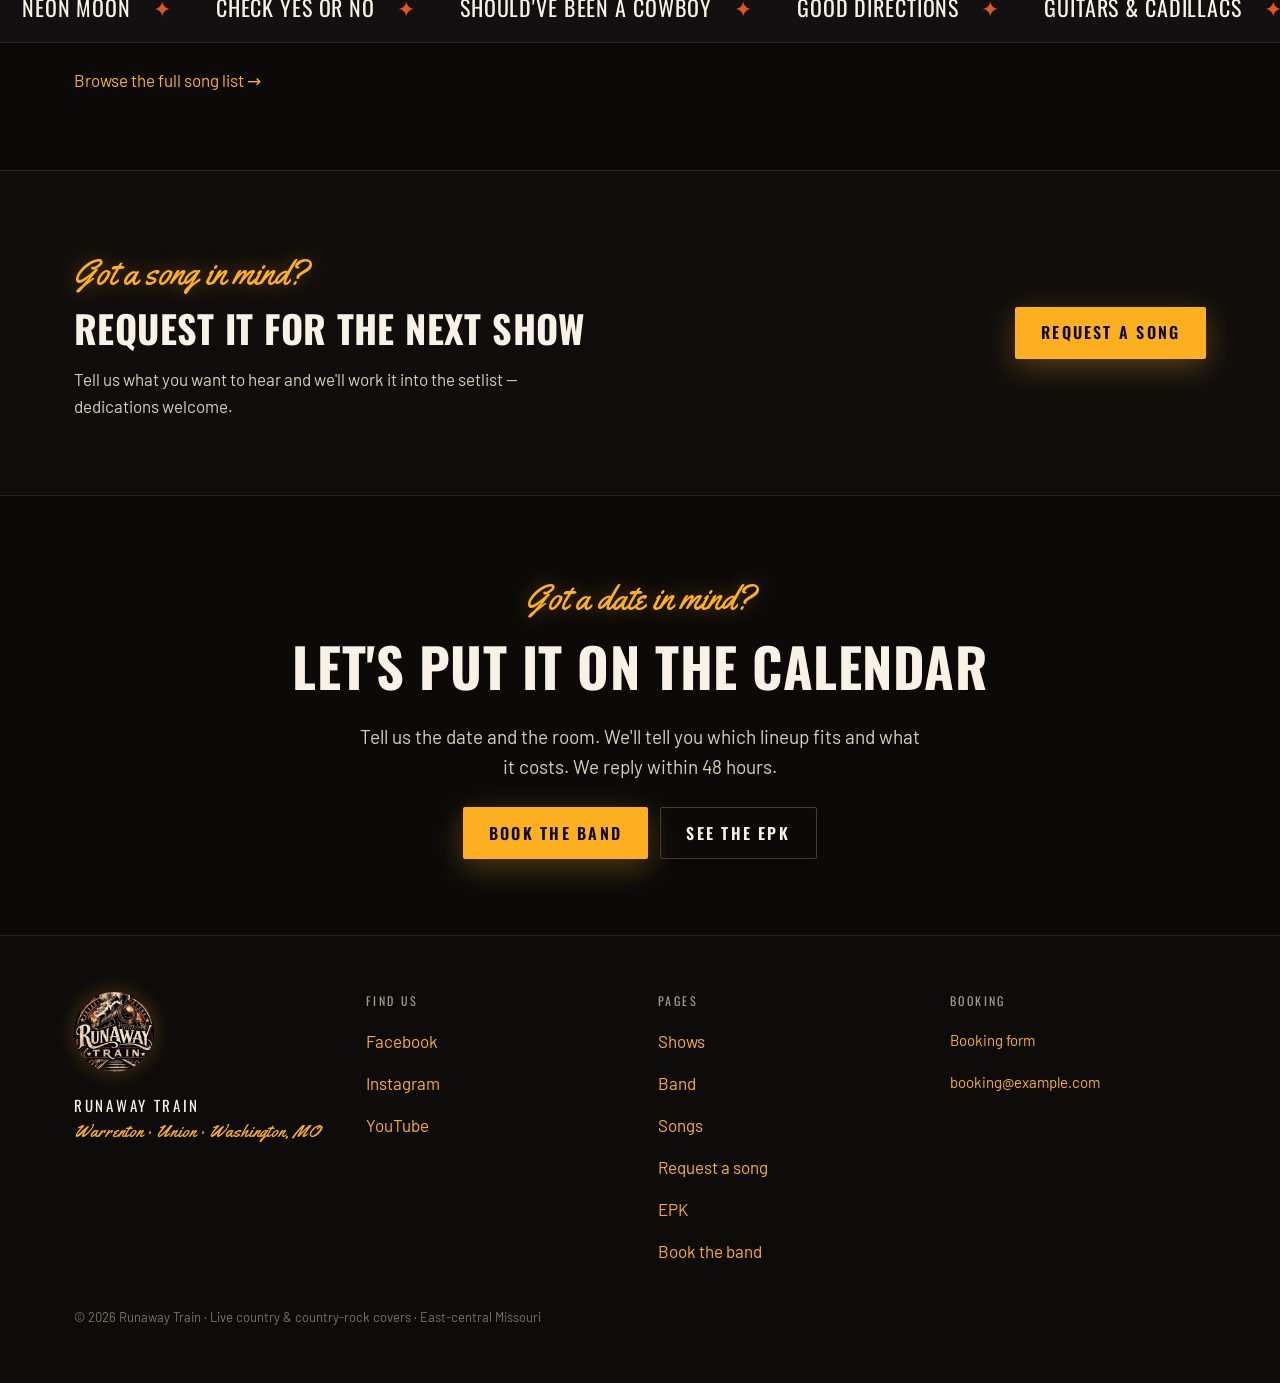
==== commit ddf5ed9b: "Live video sections on home + EPK; v=12" ====
--- a/index.html
+++ b/index.html
@@ -16,9 +16,9 @@
 <link rel="icon" href="/assets/img/photos/badge.jpg">
 <link rel="apple-touch-icon" href="/assets/img/photos/badge.jpg">
 <link rel="preload" href="/assets/fonts/oswald-latin-600-normal.woff2" as="font" type="font/woff2" crossorigin>
-<link rel="stylesheet" href="/assets/css/fonts.css?v=11">
-<link rel="stylesheet" href="/assets/css/site.css?v=11">
-<script defer src="/assets/js/site.js?v=11"></script>
+<link rel="stylesheet" href="/assets/css/fonts.css?v=12">
+<link rel="stylesheet" href="/assets/css/site.css?v=12">
+<script defer src="/assets/js/site.js?v=12"></script>
 <script type="application/ld+json">
 {
   "@context": "https://schema.org",
@@ -151,6 +151,31 @@
     </div>
   </section>
 
+  <section class="section" aria-labelledby="video-h">
+    <div class="wrap" style="max-width:900px;">
+      <p class="kicker kicker-glow">Hear it before you book it</p>
+      <h2 id="video-h" style="margin:4px 0 18px;">See us live</h2>
+      <button class="video-embed" type="button" data-video-id="3B-7044c5uw" aria-label="Play video: Country Roads and Friends live at the Washington Town and Country Fair">
+        <img class="poster" alt="Country Roads and Friends performing live at the Washington Town and Country Fair" loading="lazy" width="1280" height="720">
+        <span class="play-btn" aria-hidden="true"><svg viewBox="0 0 24 24" fill="#0B0A09"><path d="M8 5v14l11-7z"/></svg></span>
+      </button>
+      <p class="video-caption">Country Roads &amp; Friends — our acoustic lineup — live at the Washington Town &amp; Country Fair.</p>
+    </div>
+  </section>
+
+  <script type="application/ld+json">
+  {
+    "@context": "https://schema.org",
+    "@type": "VideoObject",
+    "name": "Washington Town and Country Fair — Country Roads and Friends",
+    "description": "Country Roads & Friends, the acoustic lineup of Missouri country cover band Runaway Train, performing live at the Washington Town & Country Fair.",
+    "thumbnailUrl": "https://i.ytimg.com/vi/3B-7044c5uw/hqdefault.jpg",
+    "embedUrl": "https://www.youtube-nocookie.com/embed/3B-7044c5uw",
+    "contentUrl": "https://www.youtube.com/watch?v=3B-7044c5uw",
+    "uploadDate": "2026-08-21"
+  }
+  </script>
+
   <section class="section" style="padding-left:0; padding-right:0;" aria-labelledby="songs-h">
     <div class="wrap" style="margin-bottom:30px;">
       <h2 id="songs-h">You know these ones</h2>
--- a/assets/css/site.css
+++ b/assets/css/site.css
@@ -425,3 +425,25 @@
   .marquee-track { animation: none; flex-wrap: wrap; width: auto; }
   .next-show .dot { animation: none; }
 }
+
+/* ---- video embed (click-to-play facade) ---- */
+.video-embed {
+  position: relative; display: block; width: 100%; aspect-ratio: 16 / 9;
+  padding: 0; border: 1px solid var(--border-warm); border-radius: var(--radius);
+  overflow: hidden; background: #000; cursor: pointer;
+  box-shadow: 0 20px 60px var(--ember-glow);
+}
+.video-embed .poster {
+  width: 100%; height: 100%; object-fit: cover; display: block;
+  opacity: .88; transition: opacity .2s ease, transform .4s ease;
+}
+.video-embed:hover .poster, .video-embed:focus-visible .poster { opacity: 1; transform: scale(1.02); }
+.video-embed .play-btn {
+  position: absolute; inset: 0; margin: auto; width: clamp(60px, 9vw, 80px); height: clamp(60px, 9vw, 80px);
+  border-radius: 50%; background: var(--amber); display: grid; place-items: center;
+  box-shadow: 0 10px 34px rgba(0, 0, 0, .55); transition: transform .2s ease; pointer-events: none;
+}
+.video-embed:hover .play-btn, .video-embed:focus-visible .play-btn { transform: scale(1.08); }
+.video-embed .play-btn svg { margin-left: 6%; width: 38%; height: auto; }
+.video-embed iframe { position: absolute; inset: 0; width: 100%; height: 100%; border: 0; }
+.video-caption { margin-top: 12px; color: var(--text-muted); font-size: 15px; }
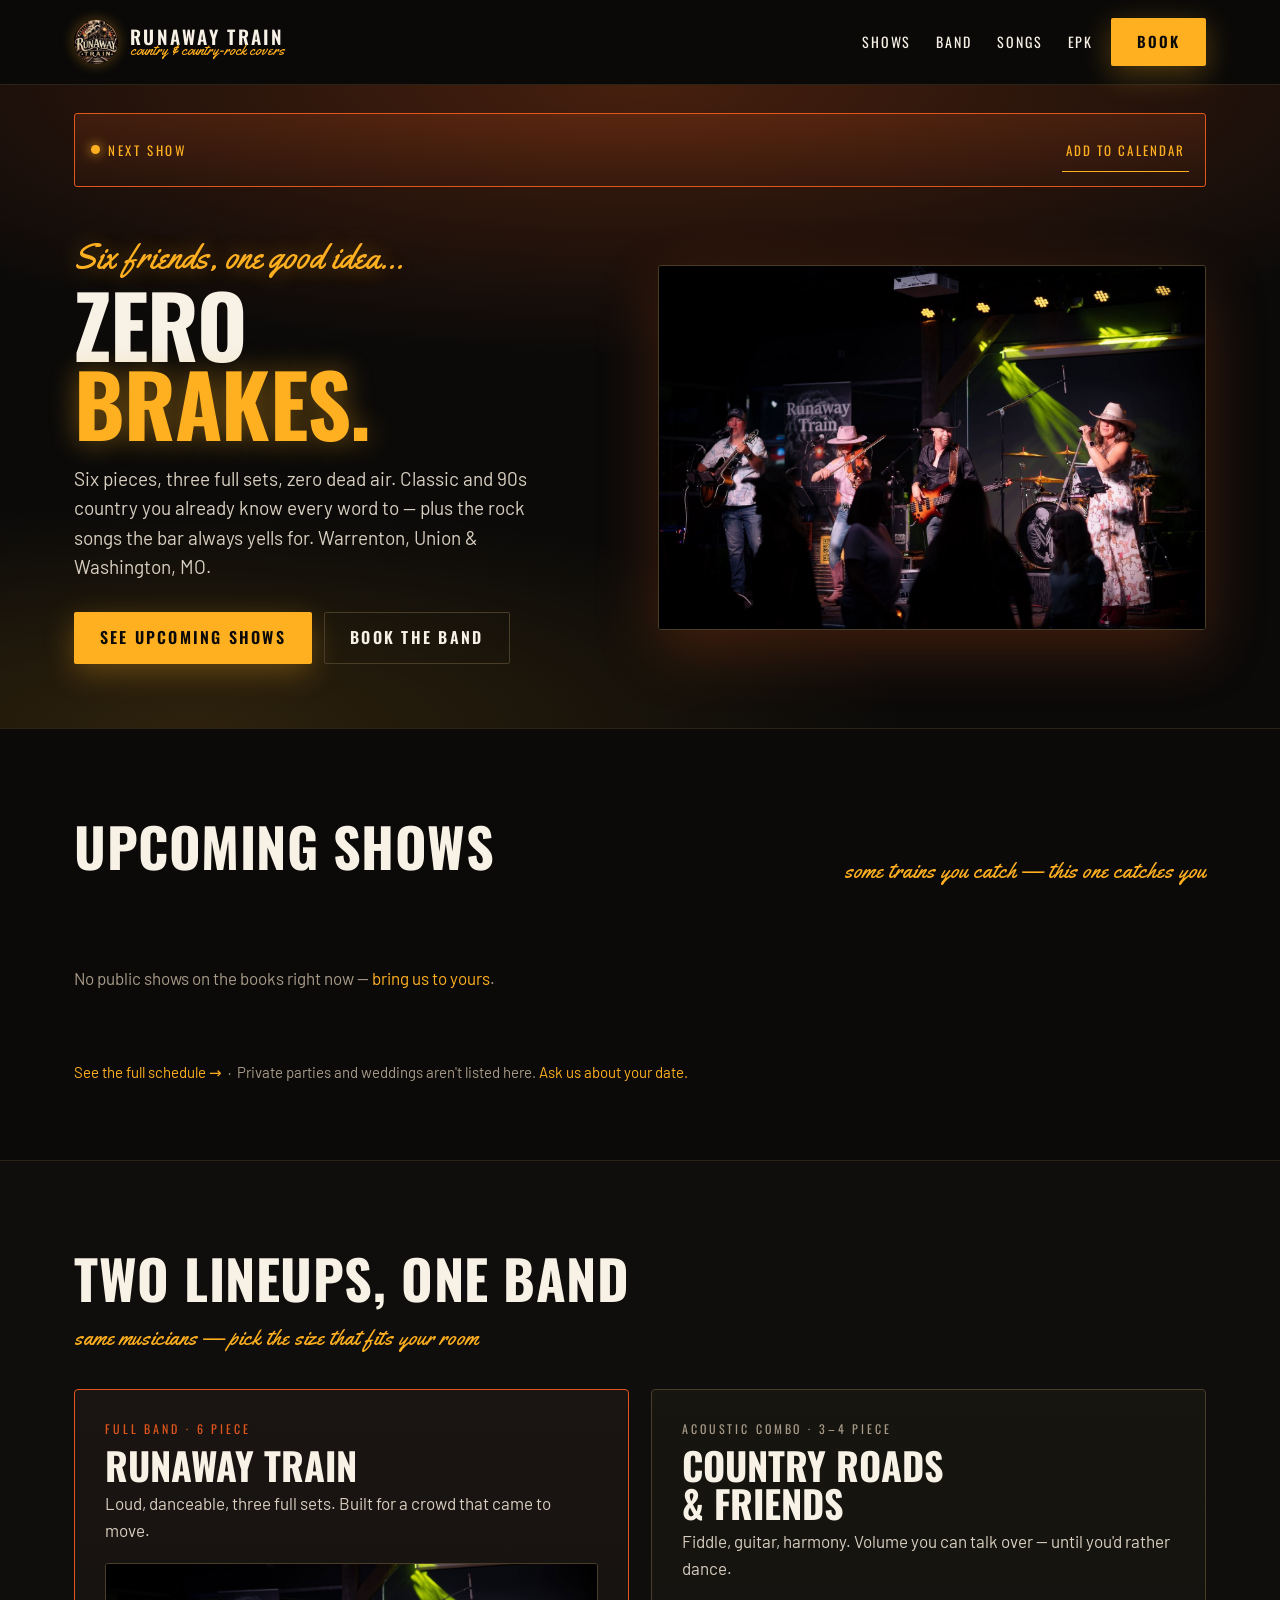
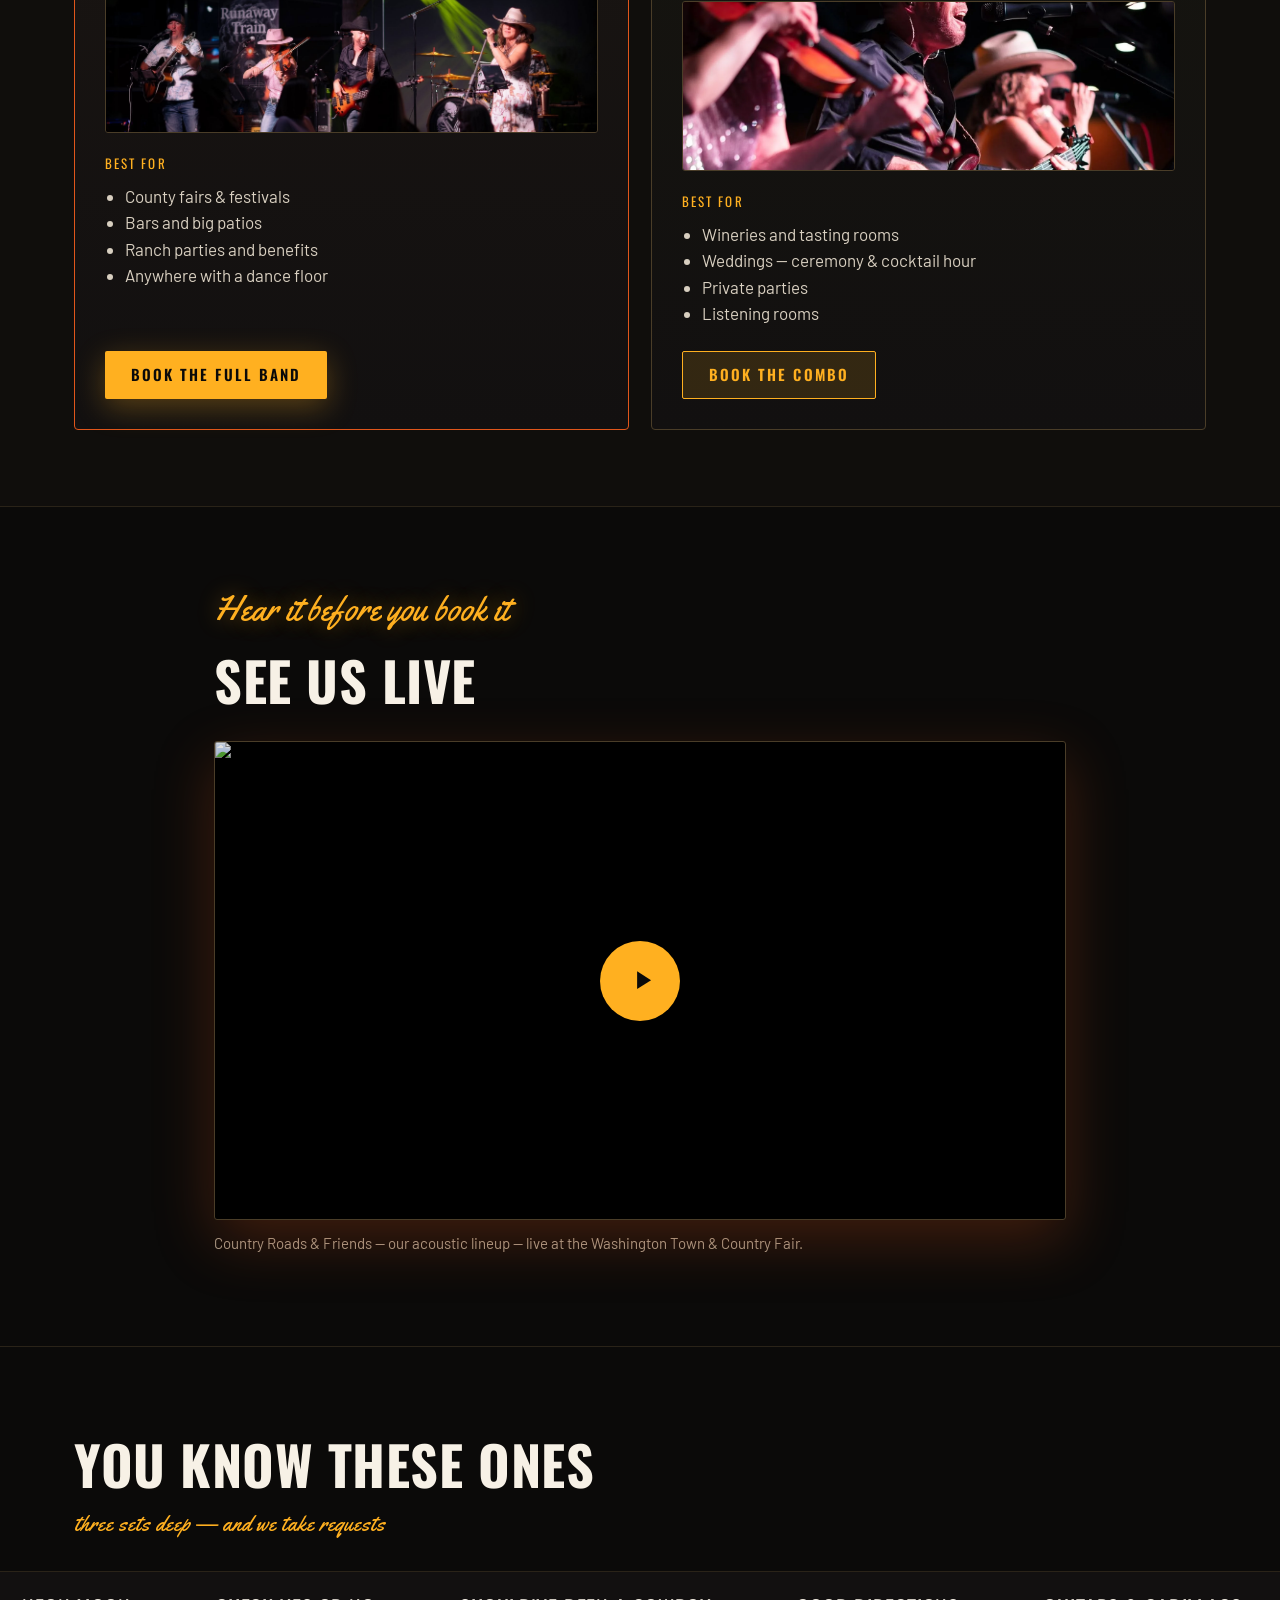
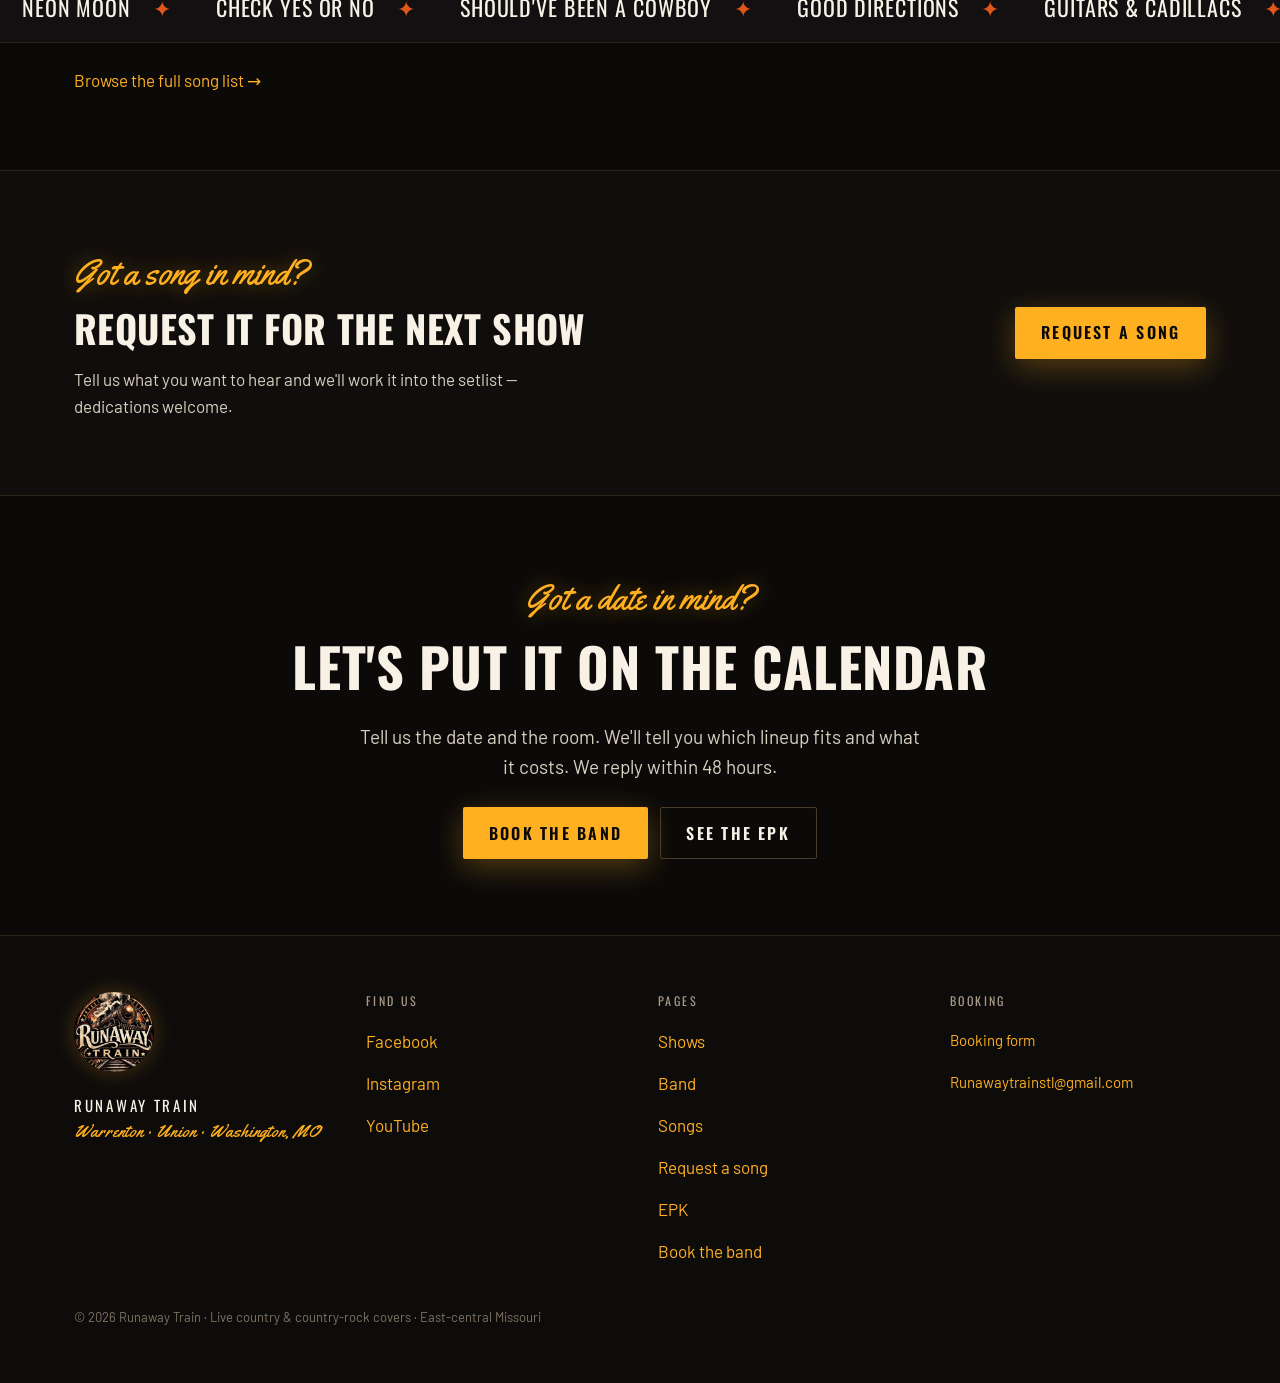
==== commit 448b557b: "Mobile card fix, booking email + form backend, /api/inquiry with Resend; v=15" ====
--- a/index.html
+++ b/index.html
@@ -16,9 +16,9 @@
 <link rel="icon" href="/assets/img/photos/badge.jpg">
 <link rel="apple-touch-icon" href="/assets/img/photos/badge.jpg">
 <link rel="preload" href="/assets/fonts/oswald-latin-600-normal.woff2" as="font" type="font/woff2" crossorigin>
-<link rel="stylesheet" href="/assets/css/fonts.css?v=12">
-<link rel="stylesheet" href="/assets/css/site.css?v=12">
-<script defer src="/assets/js/site.js?v=12"></script>
+<link rel="stylesheet" href="/assets/css/fonts.css?v=15">
+<link rel="stylesheet" href="/assets/css/site.css?v=15">
+<script defer src="/assets/js/site.js?v=15"></script>
 <script type="application/ld+json">
 {
   "@context": "https://schema.org",
@@ -247,7 +247,7 @@
       <div class="col-title">Booking</div>
       <div class="links" style="color:var(--text-body); font-size:15px;">
         <a href="/book/">Booking form</a>
-        <a href="mailto:booking@example.com" data-todo="booking-email">booking@example.com</a>
+        <a href="mailto:Runawaytrainstl@gmail.com">Runawaytrainstl@gmail.com</a>
       </div>
     </div>
   </div>
--- a/assets/css/site.css
+++ b/assets/css/site.css
@@ -239,9 +239,9 @@
 }
 @media (max-width: 660px) {
   .show-card { grid-template-columns: 1fr; gap: 14px; align-items: stretch; }
-  .show-date { grid-row: auto; text-align: left; border-right: 0; padding-right: 0; display: flex; align-items: baseline; gap: 10px; }
+  .show-card .show-date { grid-row: auto; text-align: left; border-right: 0; padding-right: 0; display: flex; align-items: baseline; gap: 10px; }
   .show-date .day { font-size: 34px; }
-  .show-actions { grid-column: auto; }
+  .show-card .show-actions { grid-column: auto; }
 }
 .show-empty { color: var(--text-muted); padding: 26px 0; }
 
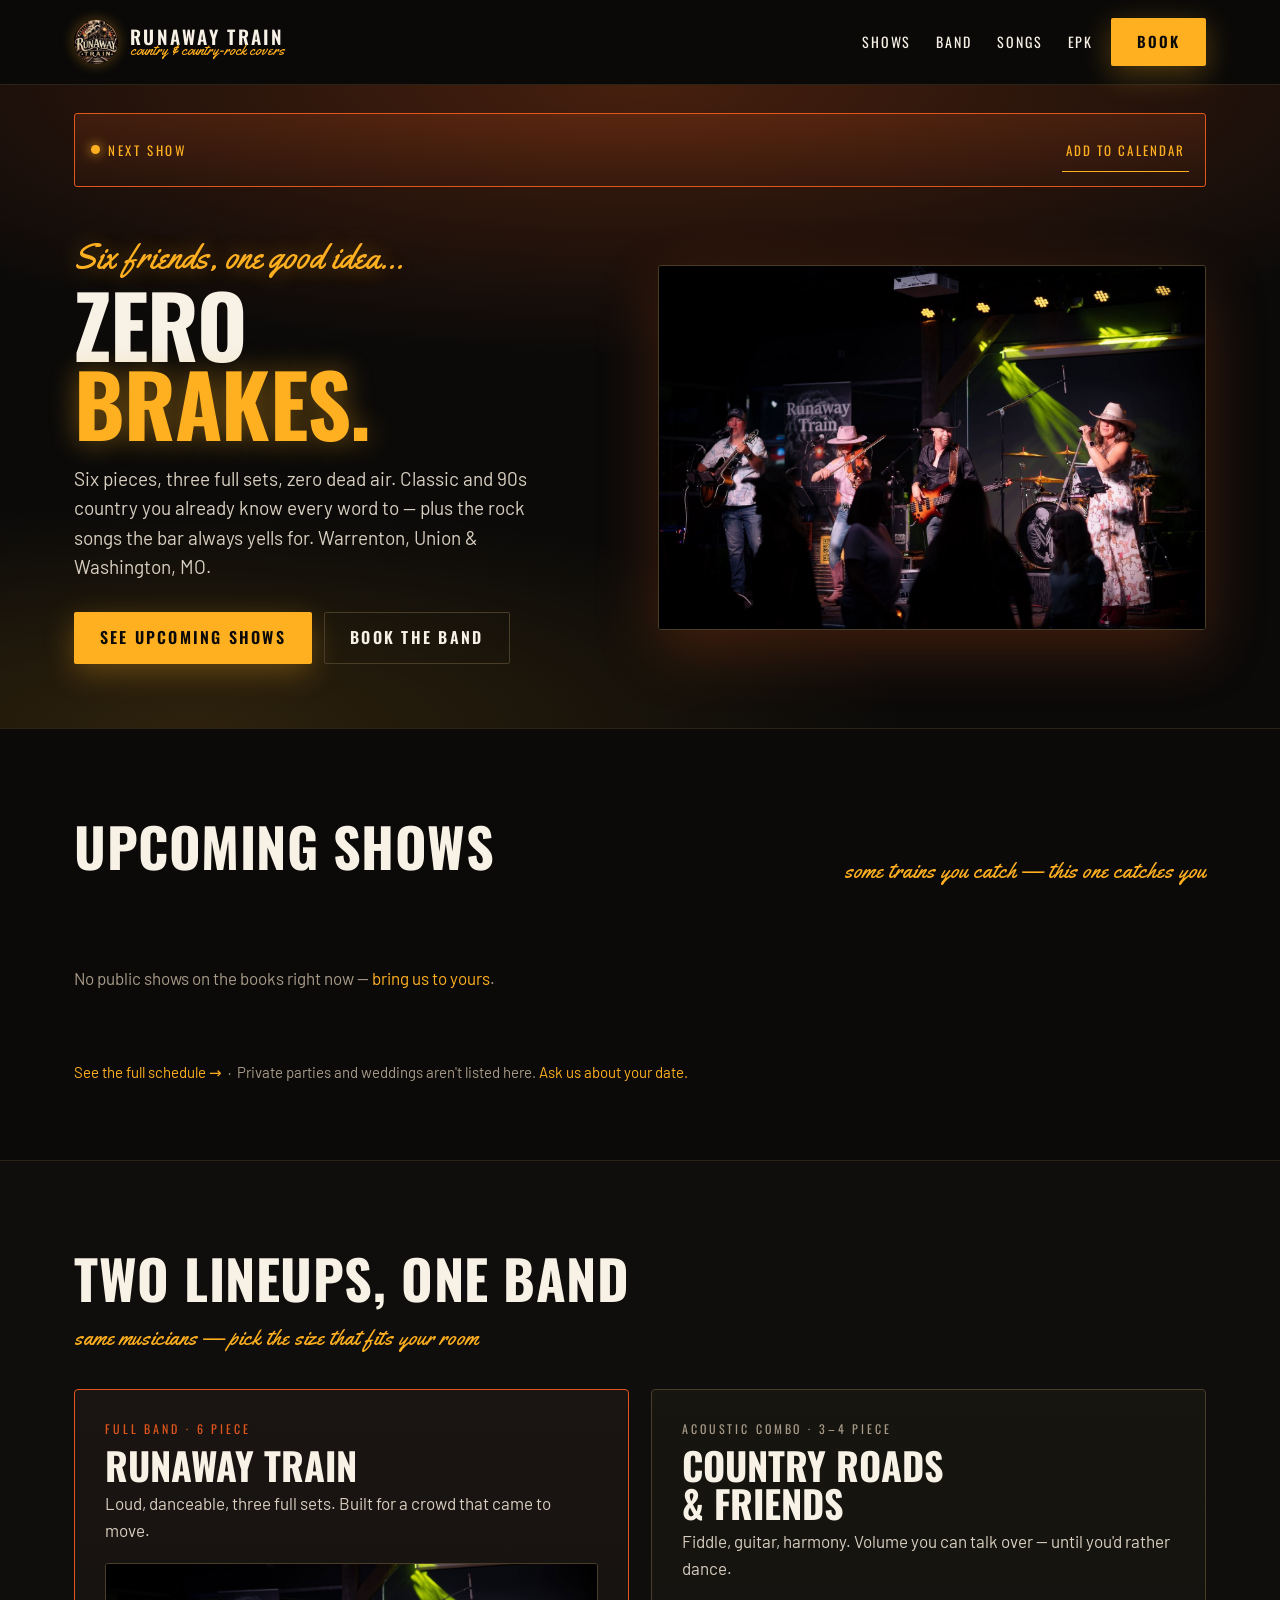
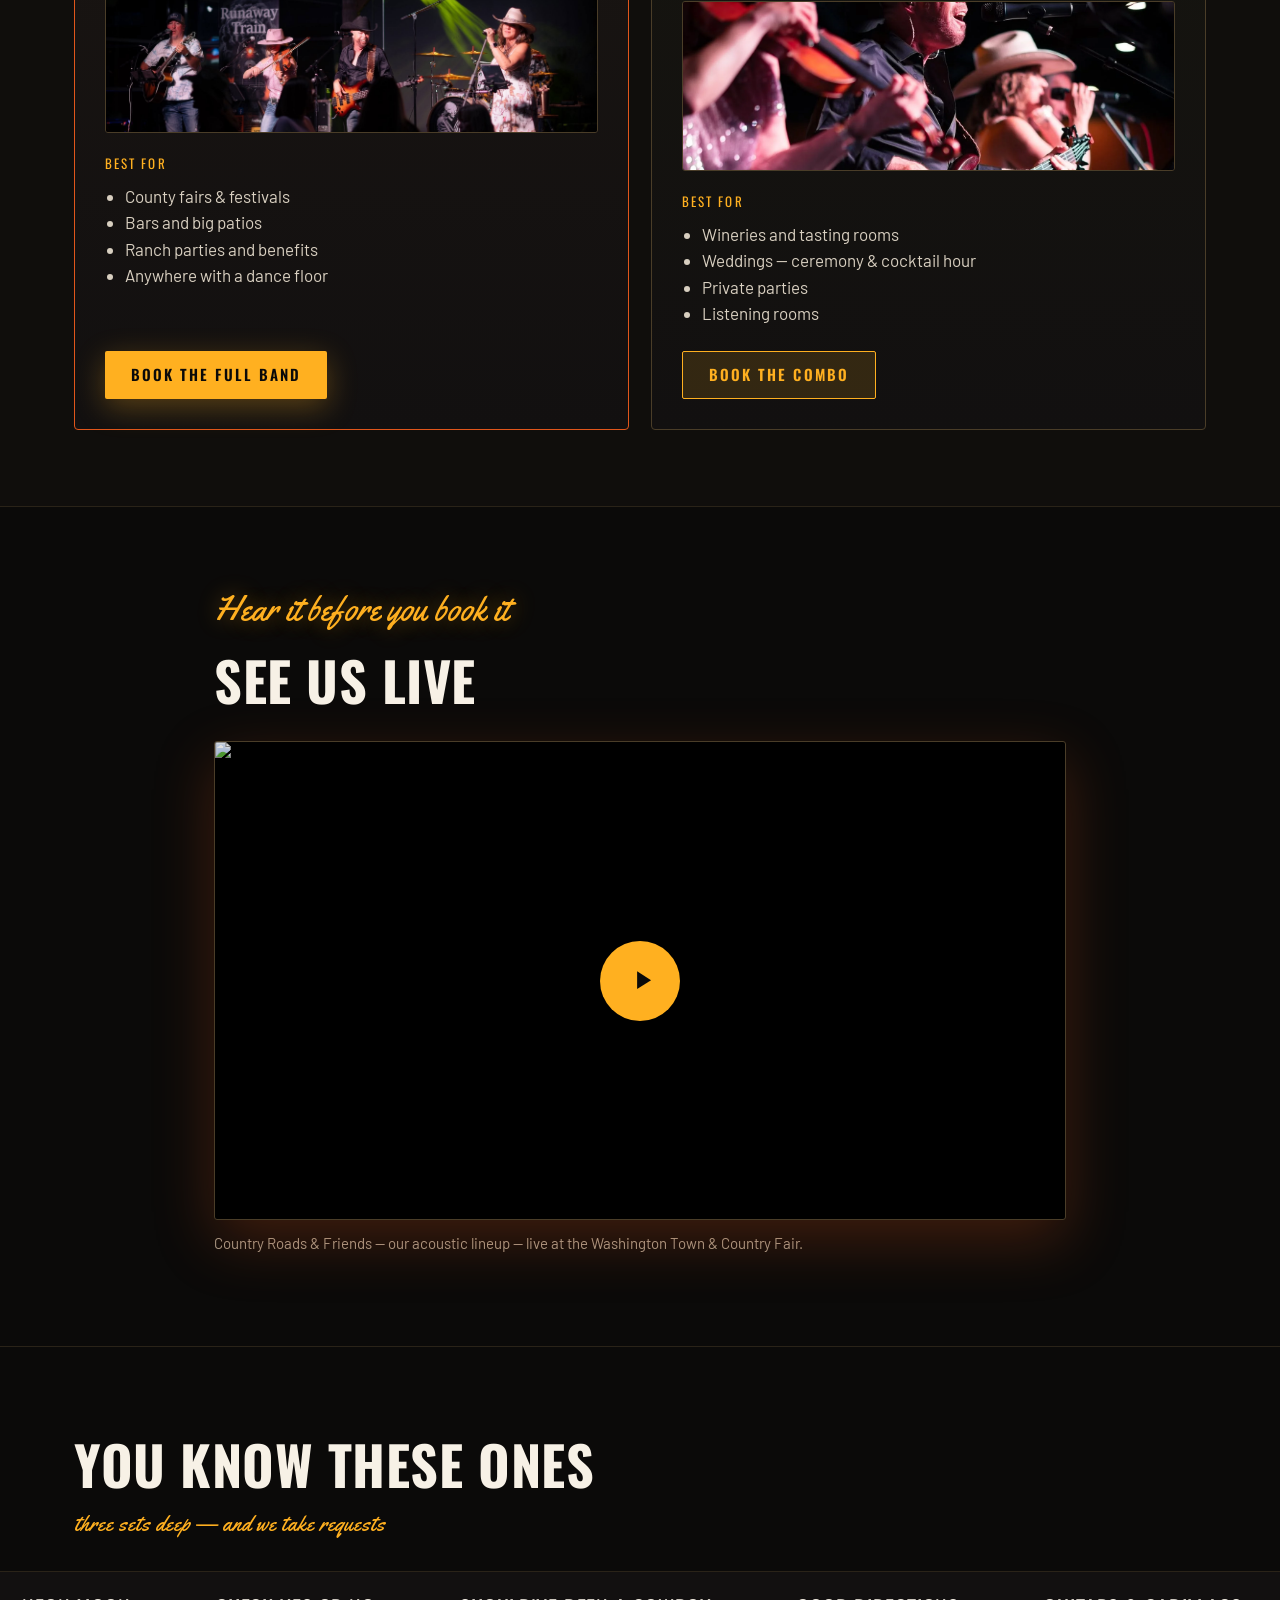
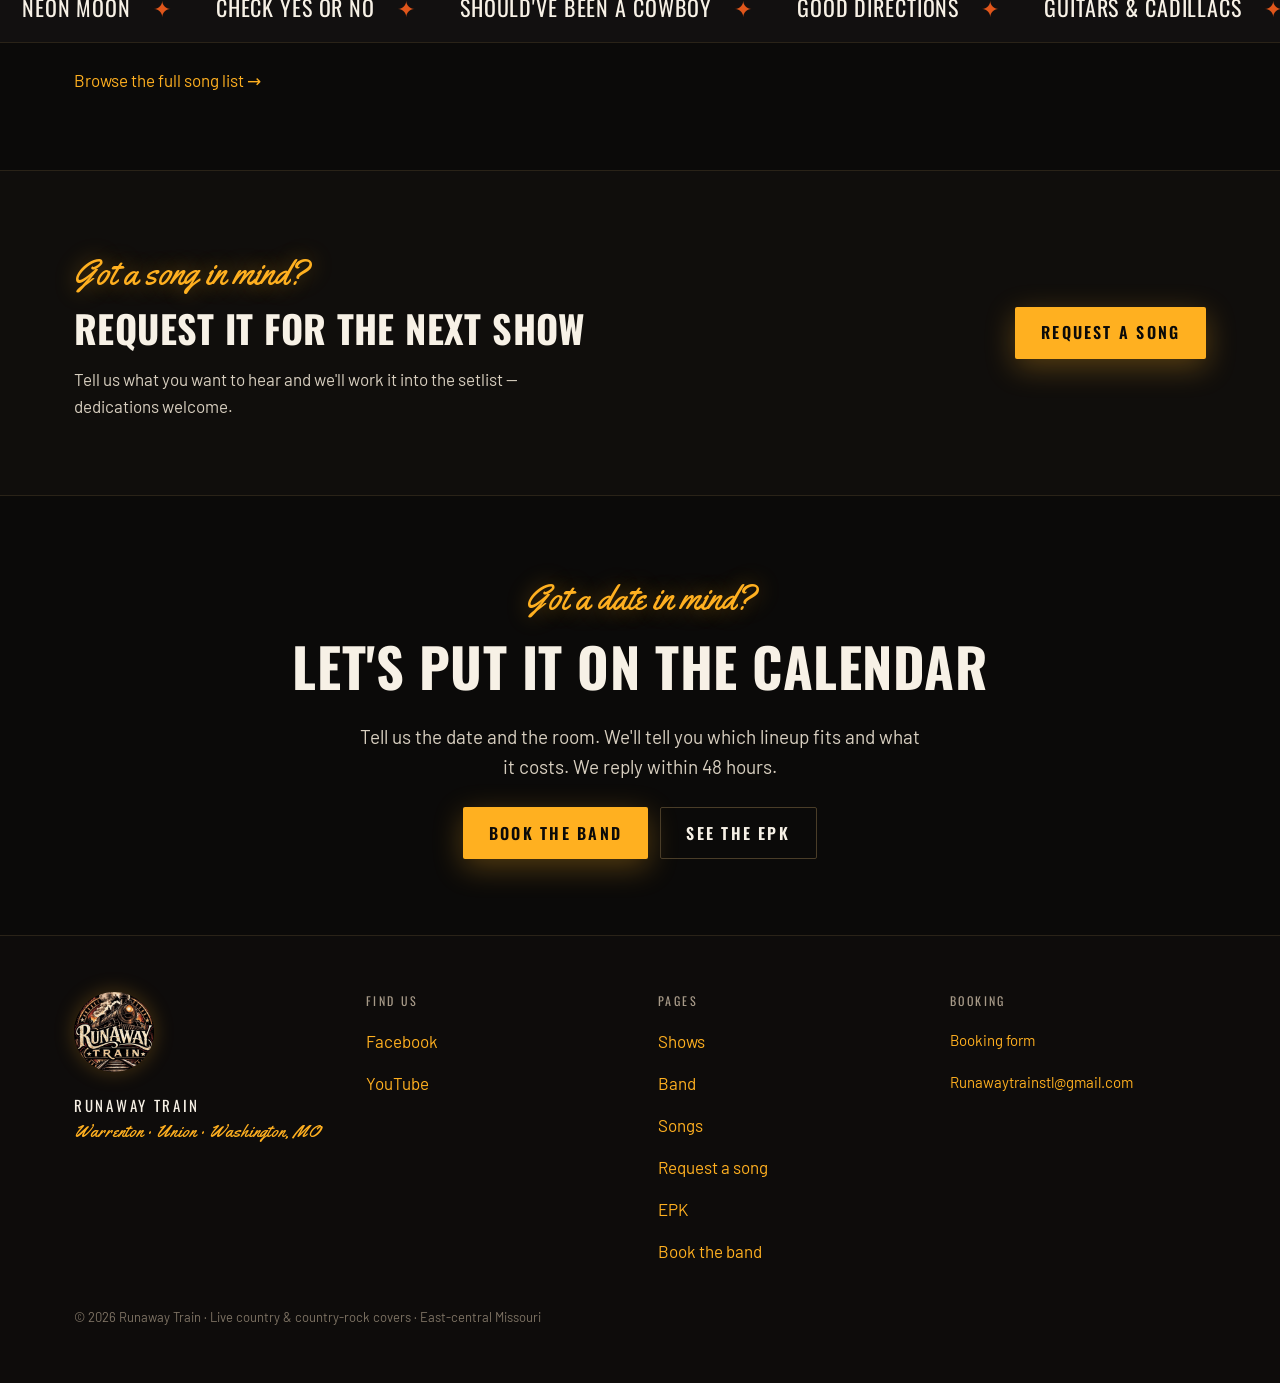
==== commit 1d23dd20: "HTML inquiry email + Booking Inquiry sender name" ====
--- a/index.html
+++ b/index.html
@@ -27,6 +27,10 @@
   "name": "Runaway Train",
   "alternateName": "Country Roads and Friends",
   "url": "https://runawaytrain.band/",
+  "sameAs": [
+    "https://www.facebook.com/listentothemusic3",
+    "https://www.youtube.com/channel/UCtiRZH0m6ZRdXD3RcGt_FcQ"
+  ],
   "image": "https://runawaytrain.band/assets/img/og-image.jpg",
   "logo": "https://runawaytrain.band/assets/img/photos/badge.jpg",
   "genre": ["Country", "Country Rock", "Classic Country", "90s Country"],
@@ -227,9 +231,8 @@
     <div>
       <div class="col-title">Find us</div>
       <div class="links">
-        <a href="#" data-todo="facebook-url">Facebook</a>
-        <a href="#" data-todo="instagram-url">Instagram</a>
-        <a href="#" data-todo="youtube-url">YouTube</a>
+        <a href="https://www.facebook.com/listentothemusic3" rel="noopener">Facebook</a>
+        <a href="https://www.youtube.com/channel/UCtiRZH0m6ZRdXD3RcGt_FcQ" rel="noopener">YouTube</a>
       </div>
     </div>
     <div>
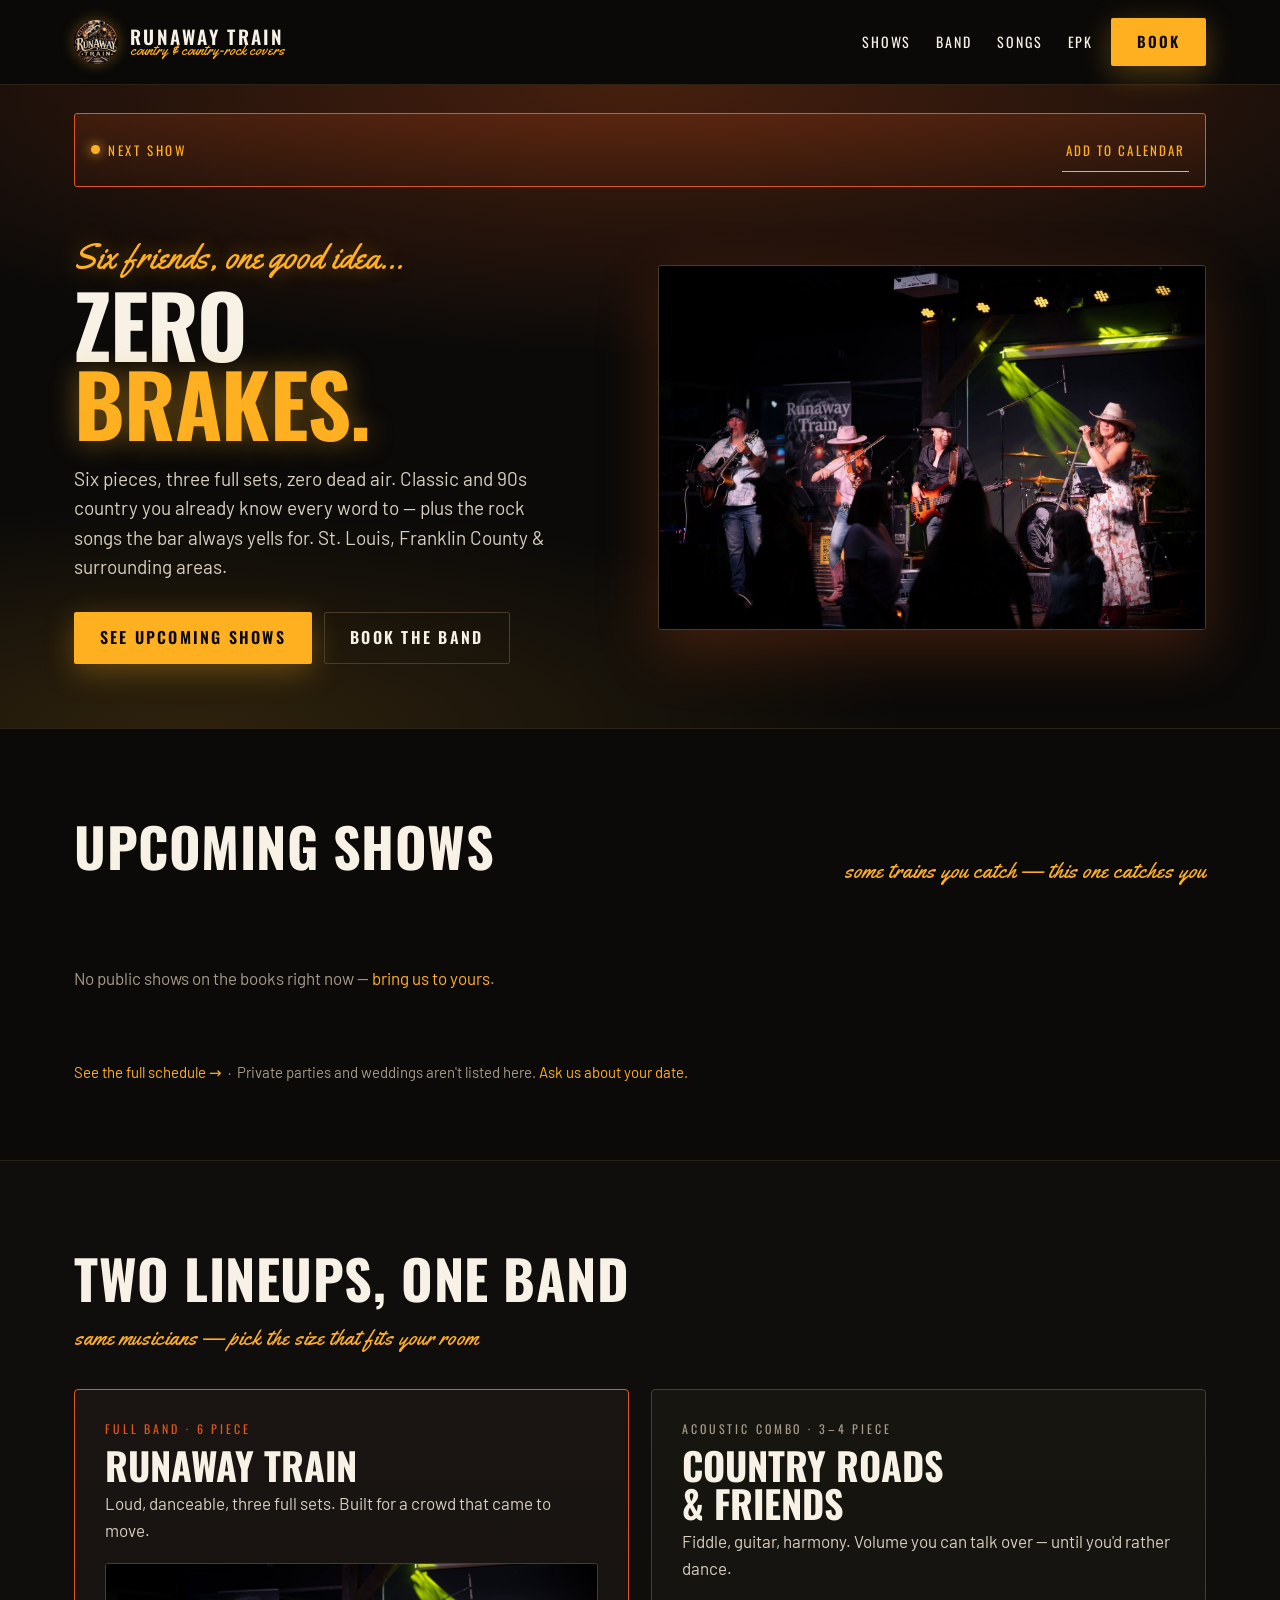
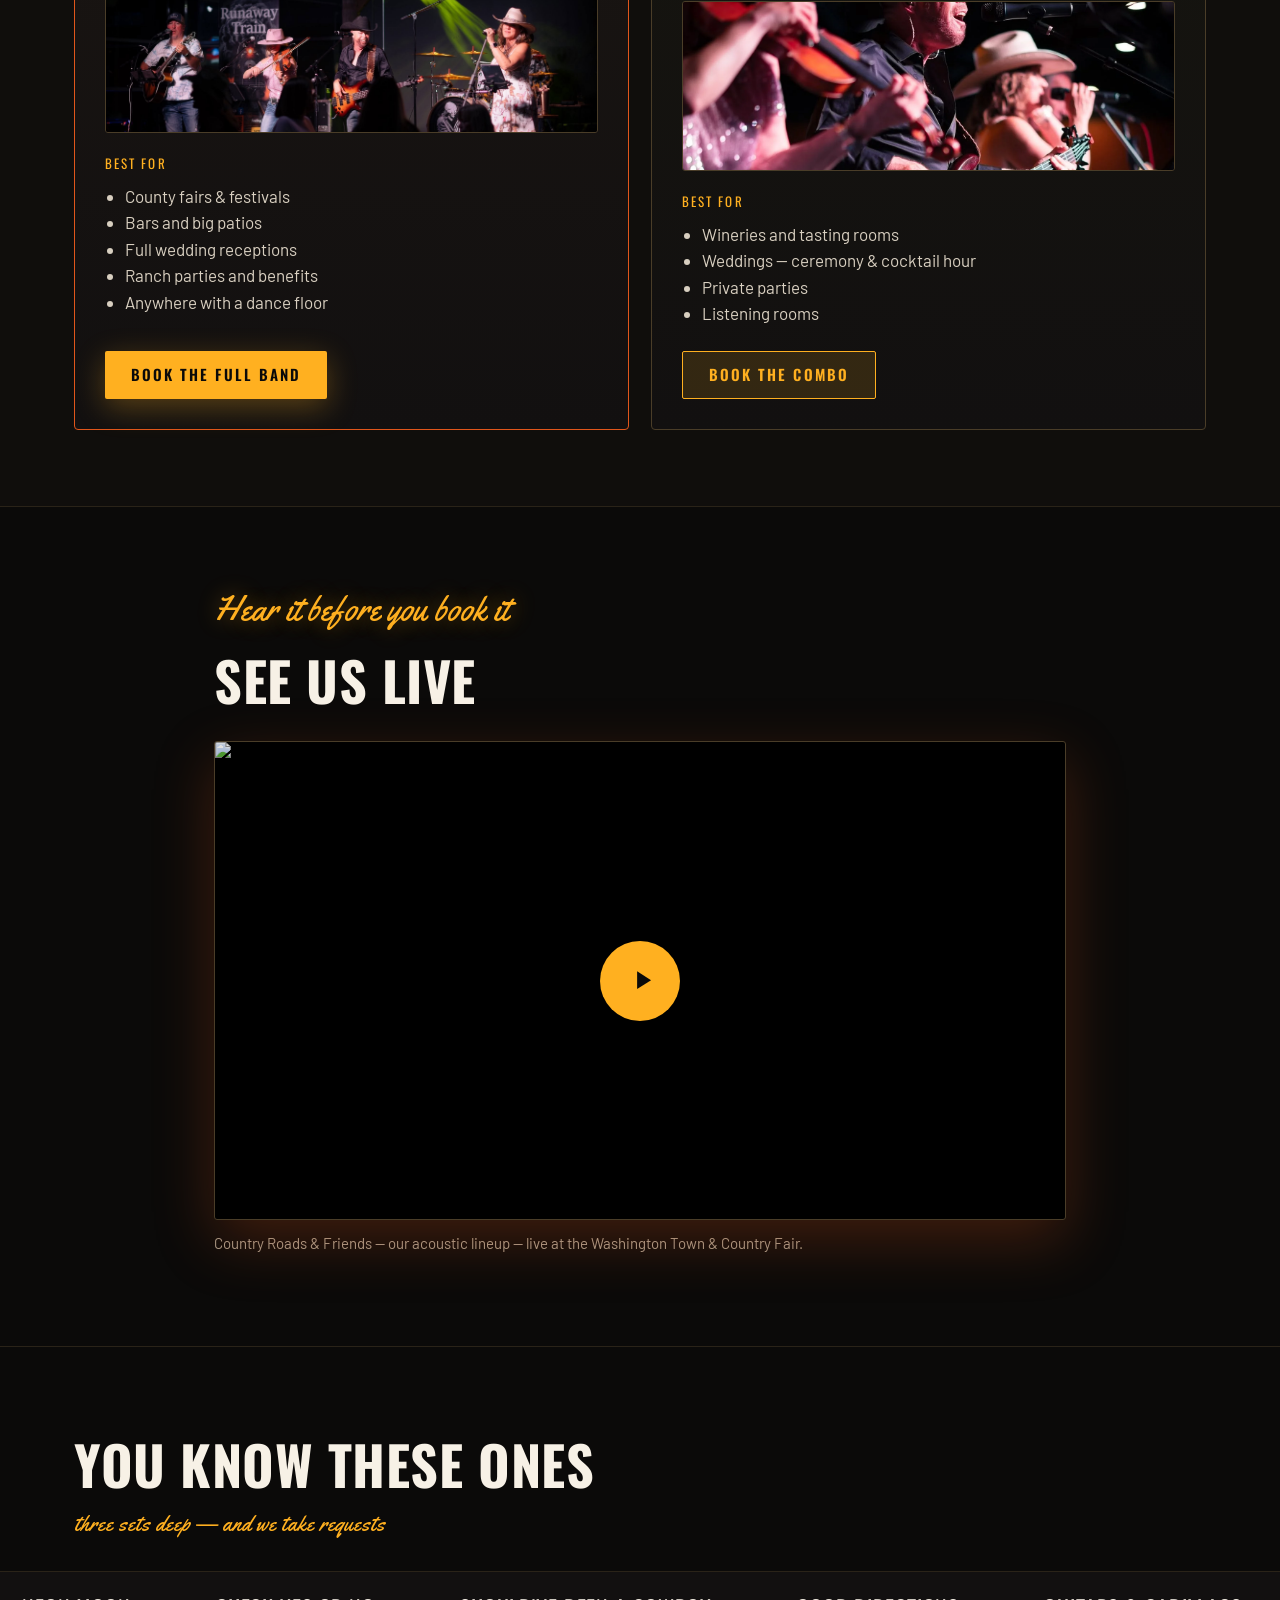
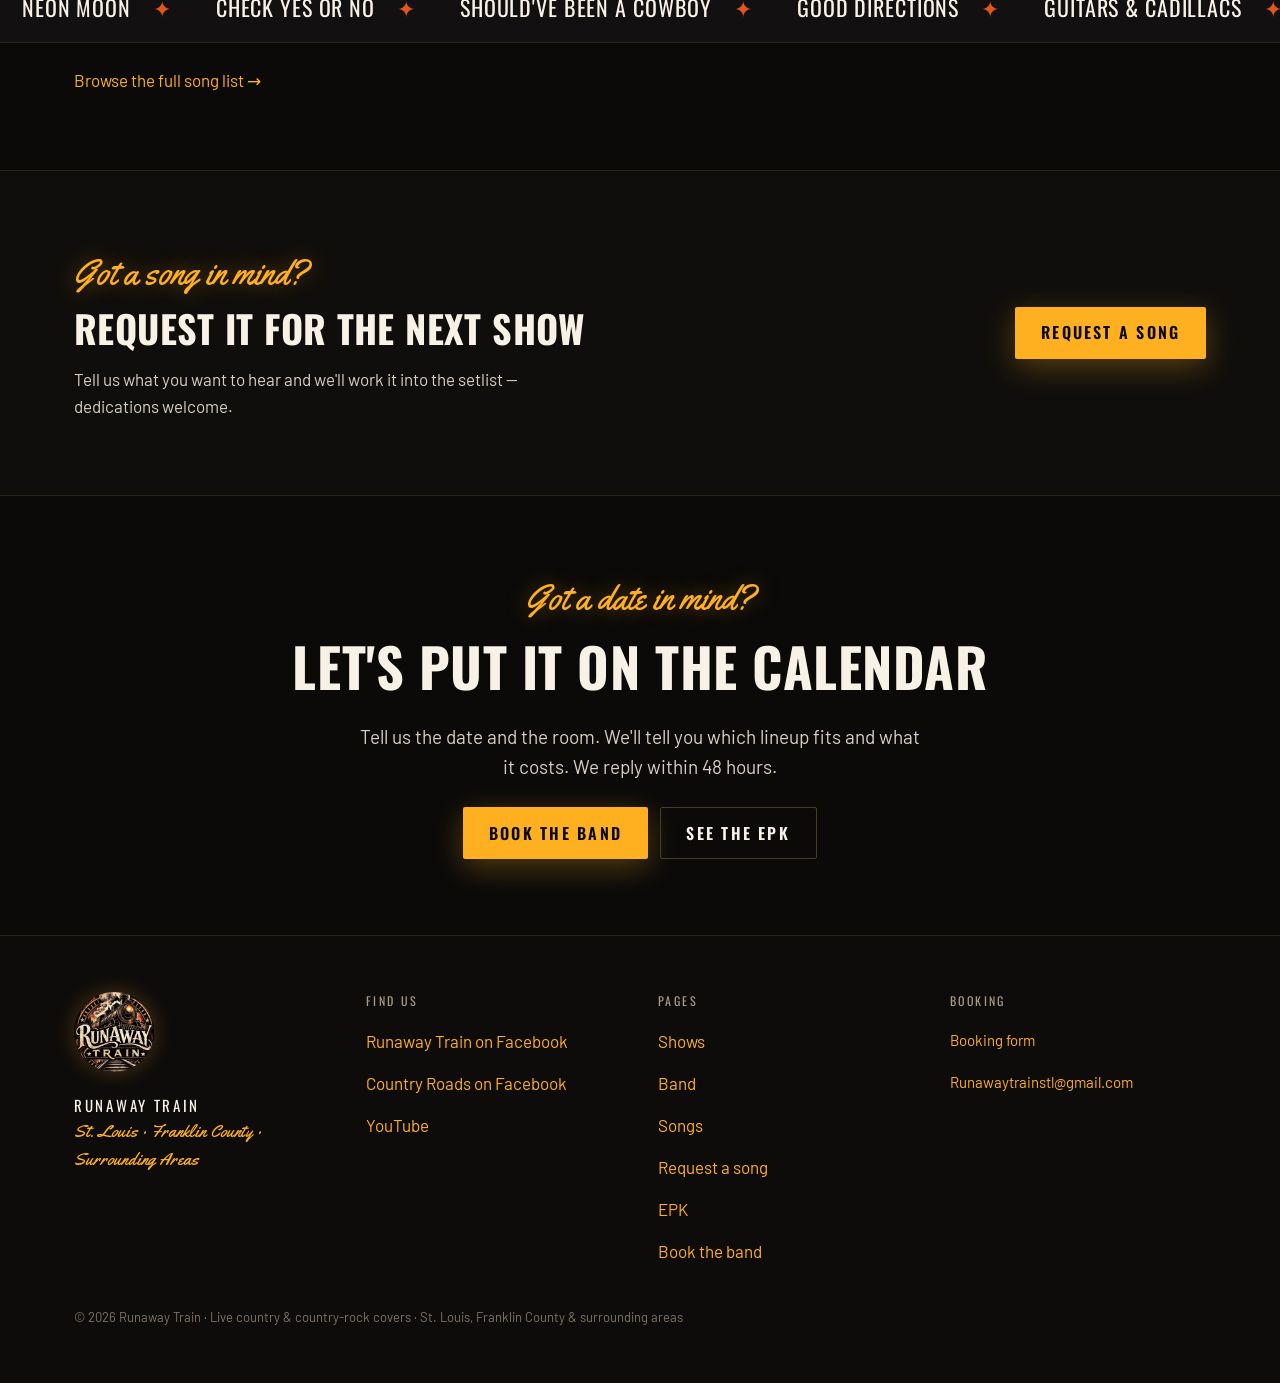
==== commit c137703e: "Copy edits: keys, receptions, service area, both Facebook pages" ====
--- a/index.html
+++ b/index.html
@@ -3,12 +3,12 @@
 <head>
 <meta charset="utf-8">
 <meta name="viewport" content="width=device-width, initial-scale=1">
-<title>Runaway Train — Live Country Band | Warrenton, Union & Washington MO</title>
-<meta name="description" content="Runaway Train is a 6-piece live country & country-rock cover band from east-central Missouri. See upcoming shows or book the band for your bar, festival, wedding, or private event.">
+<title>Runaway Train — Live Country Band | St. Louis & Franklin County MO</title>
+<meta name="description" content="Runaway Train is a 6-piece live country & country-rock cover band serving St. Louis, Franklin County & surrounding areas. See upcoming shows or book the band for your bar, festival, wedding, or private event.">
 <link rel="canonical" href="https://runawaytrain.band/">
 <meta property="og:type" content="website">
 <meta property="og:site_name" content="Runaway Train">
-<meta property="og:title" content="Runaway Train — Live Country Band | East-Central Missouri">
+<meta property="og:title" content="Runaway Train — Live Country Band | St. Louis & Franklin County">
 <meta property="og:description" content="Six pieces, three full sets, zero dead air. See upcoming shows or book the band for your venue or event.">
 <meta property="og:url" content="https://runawaytrain.band/">
 <meta property="og:image" content="https://runawaytrain.band/assets/img/og-image.jpg">
@@ -16,9 +16,9 @@
 <link rel="icon" href="/assets/img/photos/badge.jpg">
 <link rel="apple-touch-icon" href="/assets/img/photos/badge.jpg">
 <link rel="preload" href="/assets/fonts/oswald-latin-600-normal.woff2" as="font" type="font/woff2" crossorigin>
-<link rel="stylesheet" href="/assets/css/fonts.css?v=15">
-<link rel="stylesheet" href="/assets/css/site.css?v=15">
-<script defer src="/assets/js/site.js?v=15"></script>
+<link rel="stylesheet" href="/assets/css/fonts.css?v=17">
+<link rel="stylesheet" href="/assets/css/site.css?v=17">
+<script defer src="/assets/js/site.js?v=17"></script>
 <script type="application/ld+json">
 {
   "@context": "https://schema.org",
@@ -28,15 +28,16 @@
   "alternateName": "Country Roads and Friends",
   "url": "https://runawaytrain.band/",
   "sameAs": [
+    "https://www.facebook.com/profile.php?id=61579012043675",
     "https://www.facebook.com/listentothemusic3",
     "https://www.youtube.com/channel/UCtiRZH0m6ZRdXD3RcGt_FcQ"
   ],
   "image": "https://runawaytrain.band/assets/img/og-image.jpg",
   "logo": "https://runawaytrain.band/assets/img/photos/badge.jpg",
   "genre": ["Country", "Country Rock", "Classic Country", "90s Country"],
-  "description": "Runaway Train is a 6-piece live country and country-rock cover band based in east-central Missouri (Warrenton, Union & Washington), also performing as the smaller acoustic lineup Country Roads and Friends. Available for bars, festivals, fairs, weddings, wineries, and private events.",
+  "description": "Runaway Train is a 6-piece live country and country-rock cover band serving St. Louis, Franklin County and surrounding areas of Missouri, also performing as the smaller acoustic lineup Country Roads and Friends. Available for bars, festivals, fairs, weddings, wineries, and private events.",
   "foundingLocation": { "@type": "Place", "name": "Warrenton, Missouri" },
-  "areaServed": ["Warrenton MO", "Union MO", "Washington MO", "St. Louis MO", "St. Charles MO", "Eastern Missouri"],
+  "areaServed": ["St. Louis MO", "Franklin County MO", "St. Charles MO", "Warrenton MO", "Union MO", "Washington MO", "Eastern Missouri"],
   "member": [
     { "@type": "Person", "name": "Greg", "jobTitle": "Lead vocals, bass" },
     { "@type": "Person", "name": "Kim Bryant", "jobTitle": "Vocals, multi-instrumentalist, founder" },
@@ -94,7 +95,7 @@
         <div>
           <p class="kicker kicker-glow">Six friends, one good idea...</p>
           <h1>Zero<br><span style="color:var(--amber); text-shadow:0 0 28px rgba(255,176,32,.45);">brakes.</span></h1>
-          <p class="lead" style="margin:22px 0 0; max-width:44ch;">Six pieces, three full sets, zero dead air. Classic and 90s country you already know every word to — plus the rock songs the bar always yells for. Warrenton, Union &amp; Washington, MO.</p>
+          <p class="lead" style="margin:22px 0 0; max-width:44ch;">Six pieces, three full sets, zero dead air. Classic and 90s country you already know every word to — plus the rock songs the bar always yells for. St. Louis, Franklin County &amp; surrounding areas.</p>
           <div style="display:flex; flex-wrap:wrap; gap:12px; margin-top:30px;">
             <a class="btn btn-primary btn-lg" href="/shows/">See upcoming shows</a>
             <a class="btn btn-ghost btn-lg" href="/book/">Book the band</a>
@@ -132,6 +133,7 @@
           <ul>
             <li>County fairs &amp; festivals</li>
             <li>Bars and big patios</li>
+            <li>Full wedding receptions</li>
             <li>Ranch parties and benefits</li>
             <li>Anywhere with a dance floor</li>
           </ul>
@@ -226,12 +228,13 @@
     <div>
       <img class="badge" src="/assets/img/photos/badge.jpg" alt="Runaway Train badge logo" width="80" height="80" loading="lazy">
       <div class="name">Runaway Train</div>
-      <div class="where">Warrenton · Union · Washington, MO</div>
+      <div class="where">St. Louis · Franklin County · Surrounding Areas</div>
     </div>
     <div>
       <div class="col-title">Find us</div>
       <div class="links">
-        <a href="https://www.facebook.com/listentothemusic3" rel="noopener">Facebook</a>
+        <a href="https://www.facebook.com/profile.php?id=61579012043675" rel="noopener">Runaway Train on Facebook</a>
+        <a href="https://www.facebook.com/listentothemusic3" rel="noopener">Country Roads on Facebook</a>
         <a href="https://www.youtube.com/channel/UCtiRZH0m6ZRdXD3RcGt_FcQ" rel="noopener">YouTube</a>
       </div>
     </div>
@@ -254,7 +257,7 @@
       </div>
     </div>
   </div>
-  <div class="wrap legal">© <span id="y">2026</span> Runaway Train · Live country &amp; country-rock covers · East-central Missouri</div>
+  <div class="wrap legal">© <span id="y">2026</span> Runaway Train · Live country &amp; country-rock covers · St. Louis, Franklin County &amp; surrounding areas</div>
   <script>document.getElementById('y').textContent = new Date().getFullYear();</script>
 </footer>
 
--- a/assets/css/site.css
+++ b/assets/css/site.css
@@ -447,3 +447,30 @@
 .video-embed .play-btn svg { margin-left: 6%; width: 38%; height: auto; }
 .video-embed iframe { position: absolute; inset: 0; width: 100%; height: 100%; border: 0; }
 .video-caption { margin-top: 12px; color: var(--text-muted); font-size: 15px; }
+
+/* ---- form success states ---- */
+.form-success { text-align: center; padding: clamp(24px, 5vw, 48px) 12px; }
+.form-success .check-big {
+  width: 68px; height: 68px; margin: 0 auto 18px; border-radius: 50%;
+  background: #2E9E5B; display: grid; place-items: center;
+  box-shadow: 0 0 34px rgba(63, 208, 121, .45);
+  animation: check-pop .45s cubic-bezier(.175, .885, .32, 1.4) both;
+}
+.form-success .check-big svg { width: 34px; height: 34px; }
+.form-success h3 { font-family: var(--f-display); font-size: 24px; text-transform: uppercase; letter-spacing: .04em; margin: 0 0 8px; }
+.form-success p { color: var(--text-muted); margin: 0; font-size: 15px; }
+.mini-success {
+  display: flex; align-items: center; gap: 10px; margin-top: 14px;
+  font-size: 15px; color: #9FE0B4;
+  animation: check-pop .4s cubic-bezier(.175, .885, .32, 1.4) both;
+}
+.mini-success .check-sm {
+  flex: 0 0 auto; width: 24px; height: 24px; border-radius: 50%;
+  background: #2E9E5B; display: grid; place-items: center;
+  box-shadow: 0 0 16px rgba(63, 208, 121, .55);
+}
+.mini-success .check-sm svg { width: 12px; height: 12px; }
+@keyframes check-pop { from { transform: scale(.4); opacity: 0; } to { transform: scale(1); opacity: 1; } }
+@media (prefers-reduced-motion: reduce) {
+  .form-success .check-big, .mini-success { animation: none; }
+}
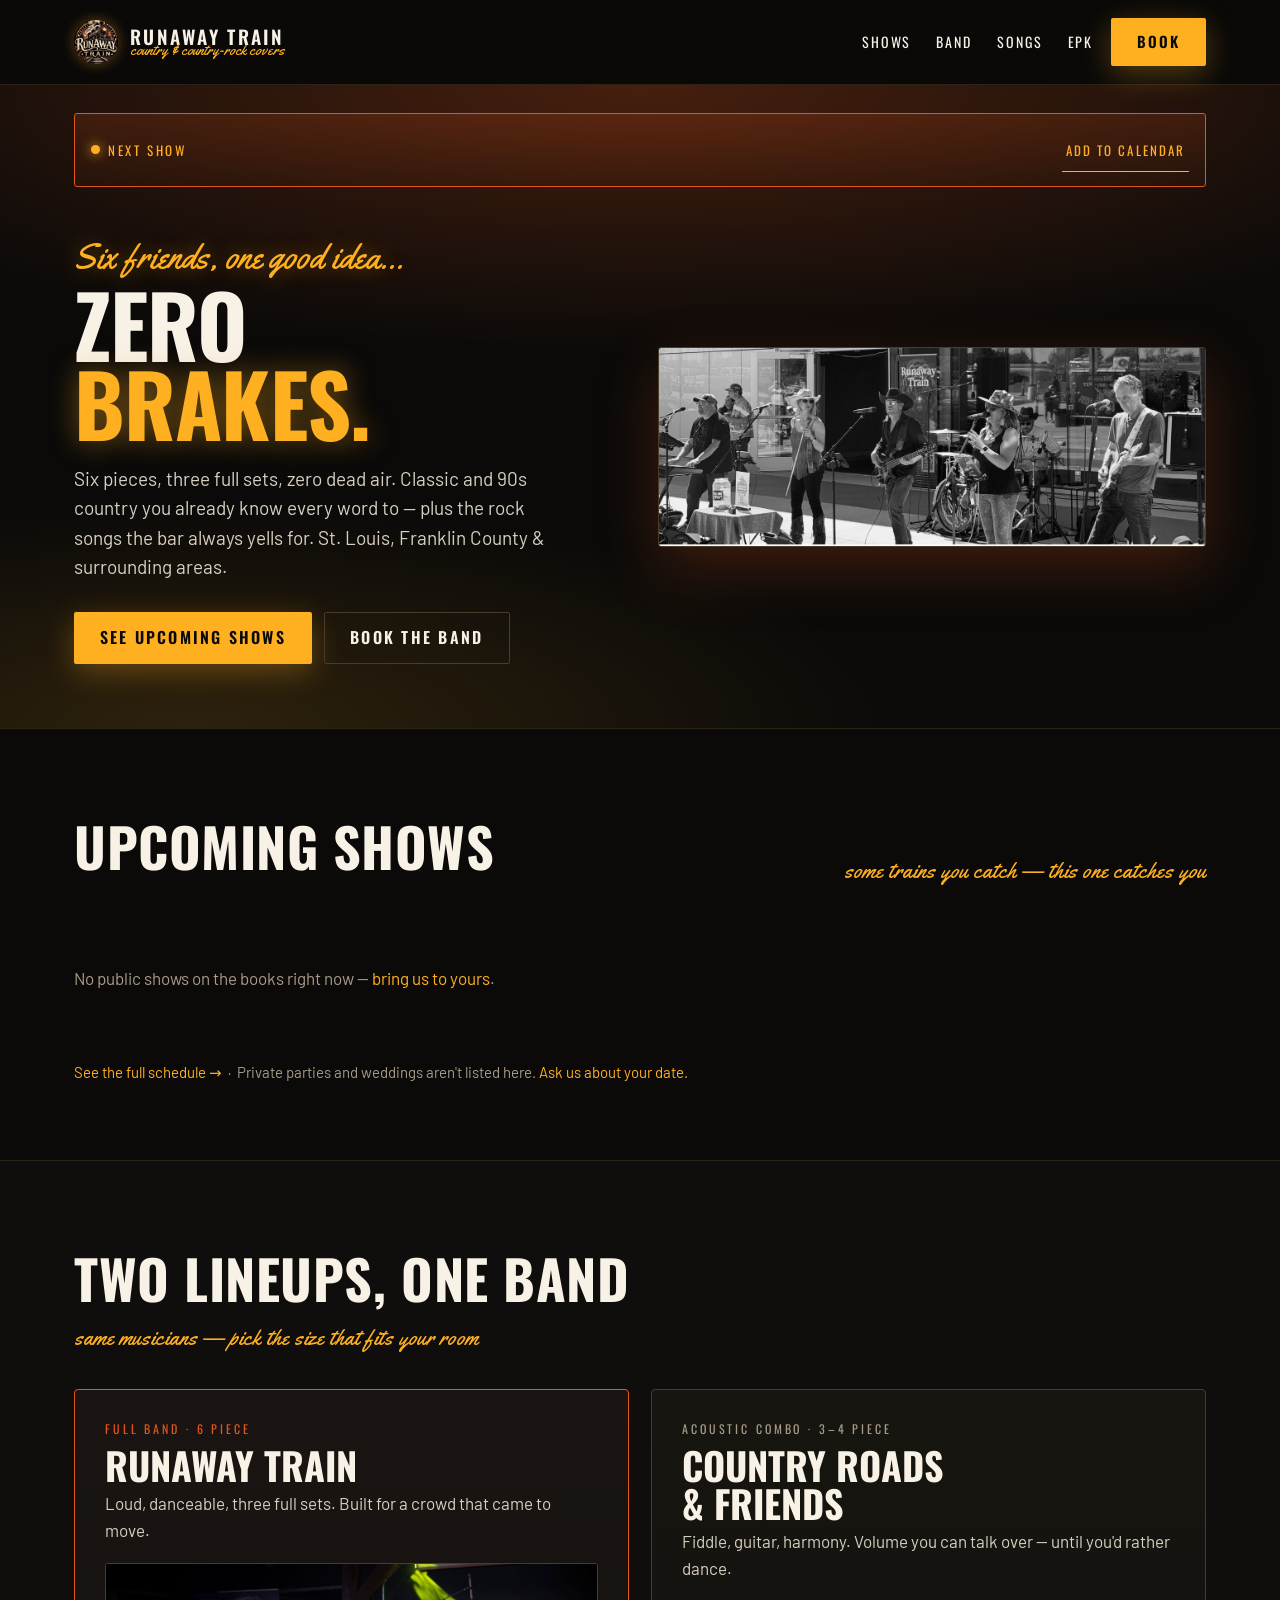
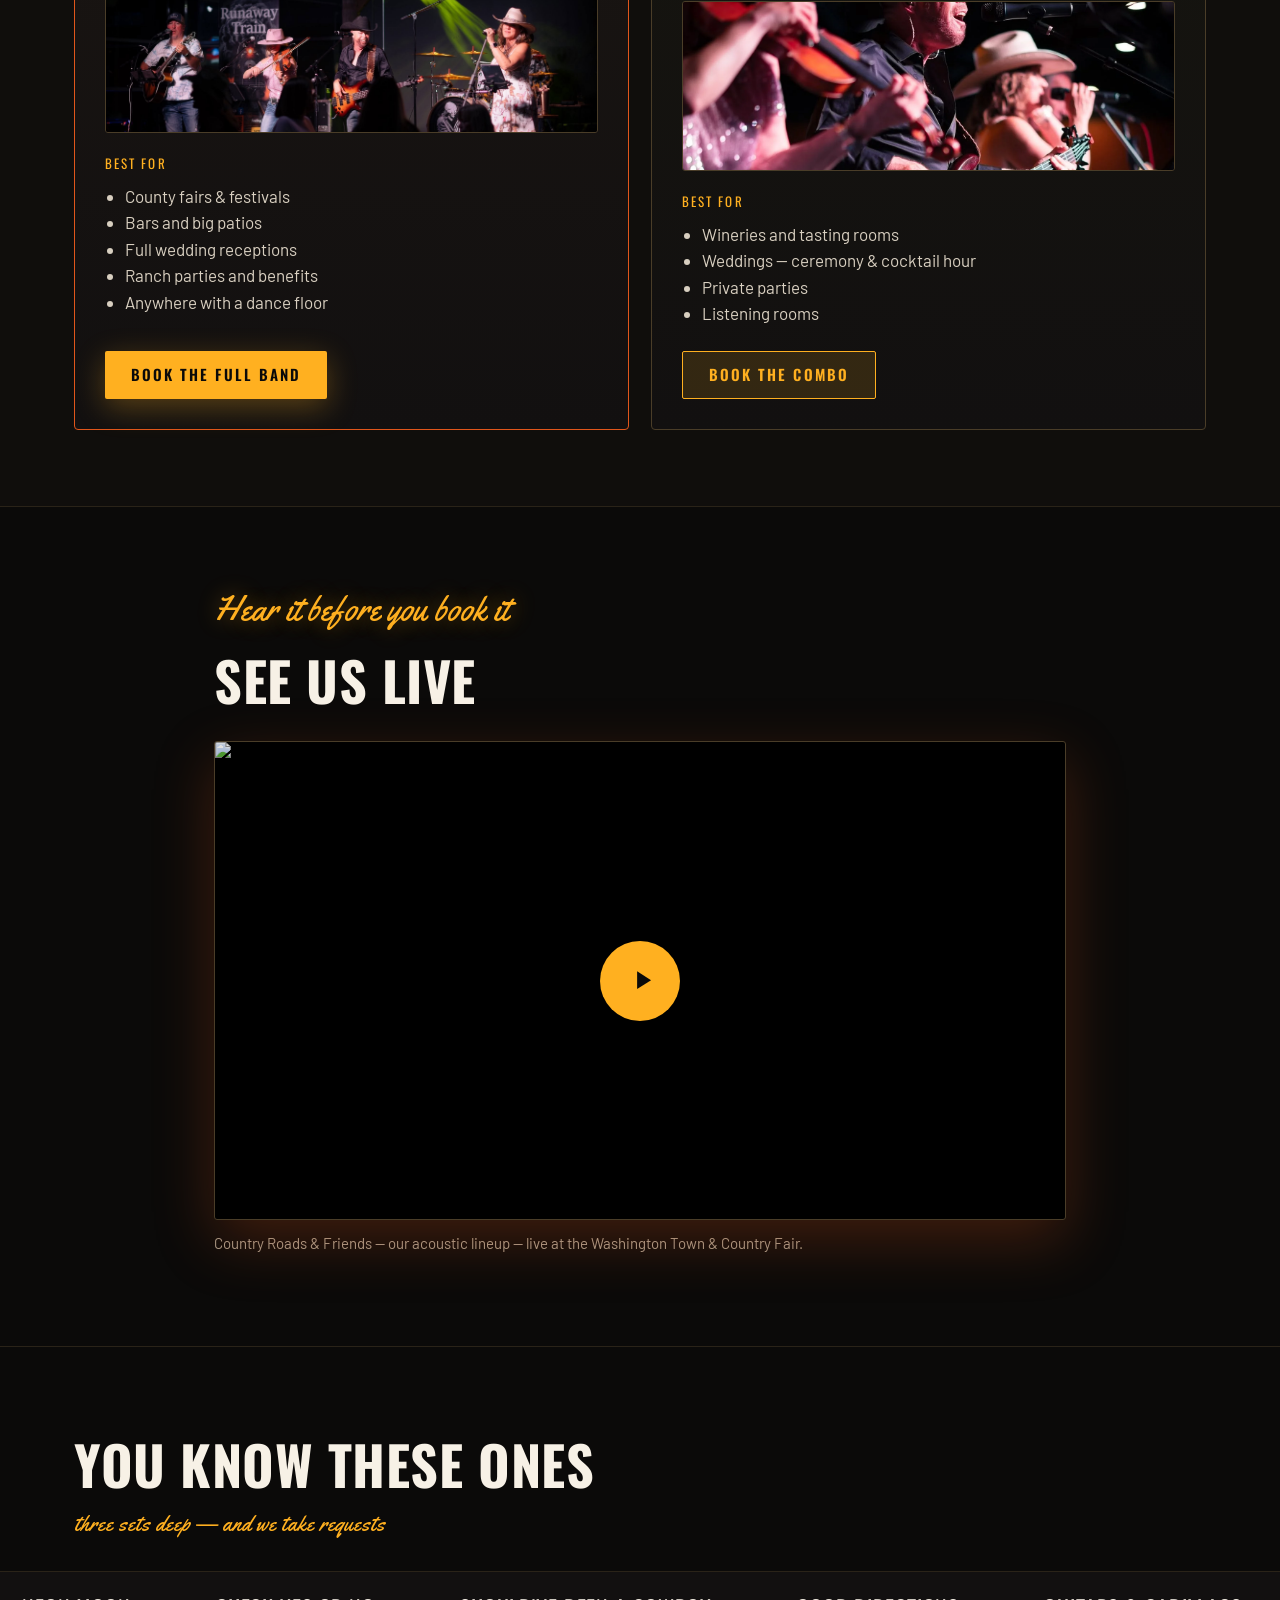
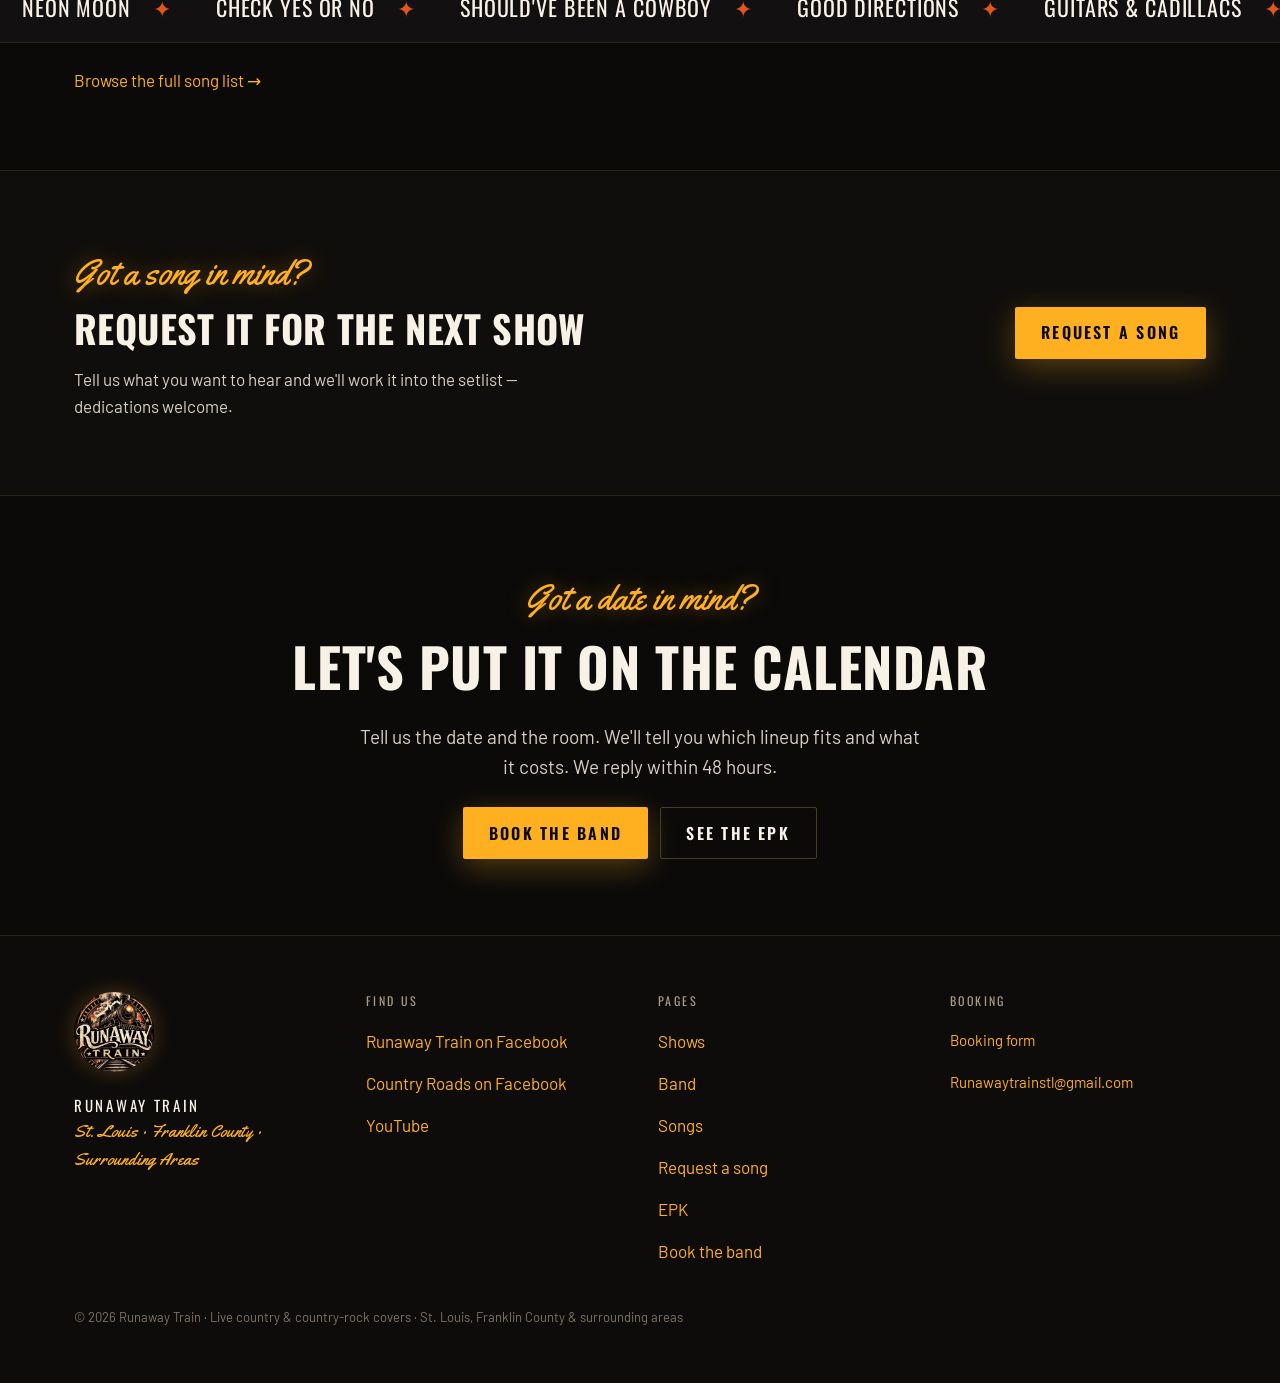
==== commit d0c4fb27: "New hero photo from marketing (wide B&W group shot)" ====
--- a/index.html
+++ b/index.html
@@ -101,7 +101,7 @@
             <a class="btn btn-ghost btn-lg" href="/book/">Book the band</a>
           </div>
         </div>
-        <img class="hero-img" src="/assets/img/photos/hero-group.jpg" alt="Runaway Train on stage — guitar, fiddle, bass and vocals in front of the band banner with the crowd up close" width="1600" height="1064" fetchpriority="high">
+        <img class="hero-img" src="/assets/img/photos/hero-wide.jpg" alt="Runaway Train playing live — keys, vocals, bass, drums and guitars lined up in front of the band banner" width="1320" height="479" fetchpriority="high">
       </div>
     </div>
   </section>
